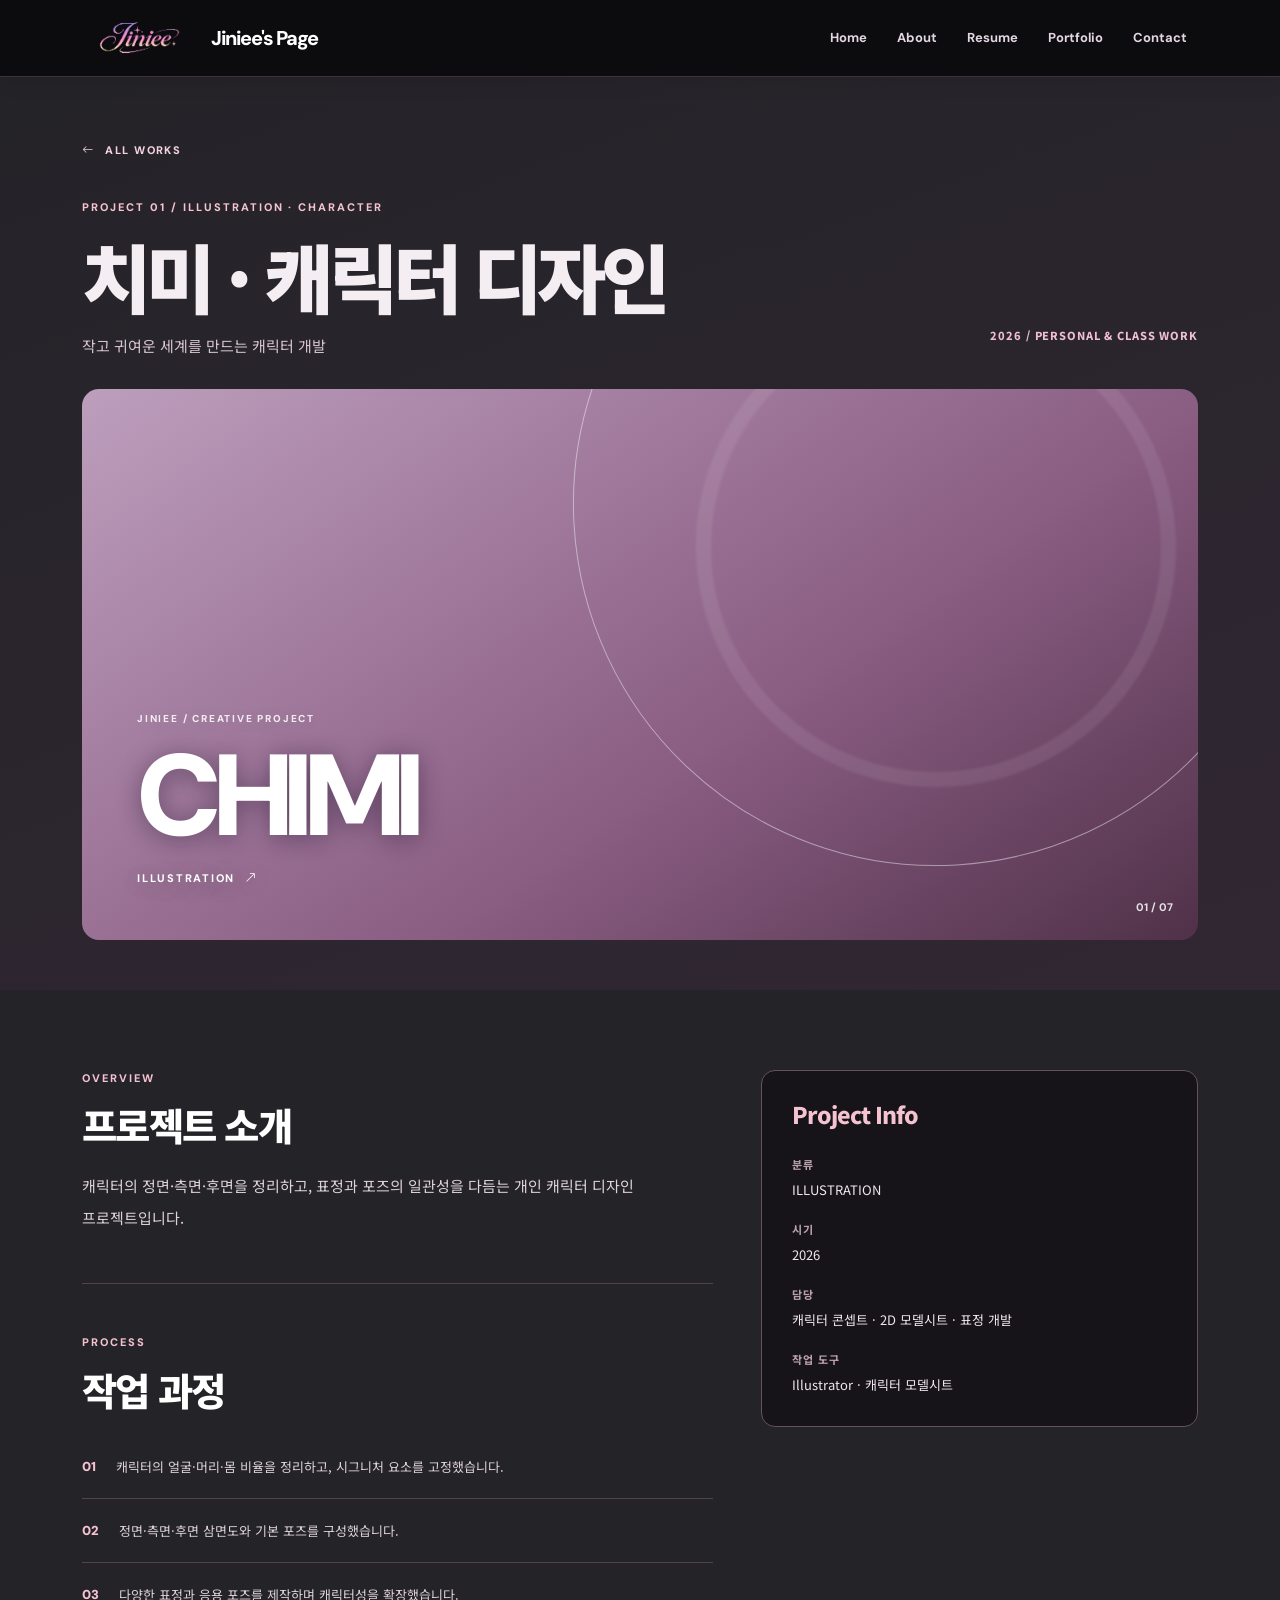
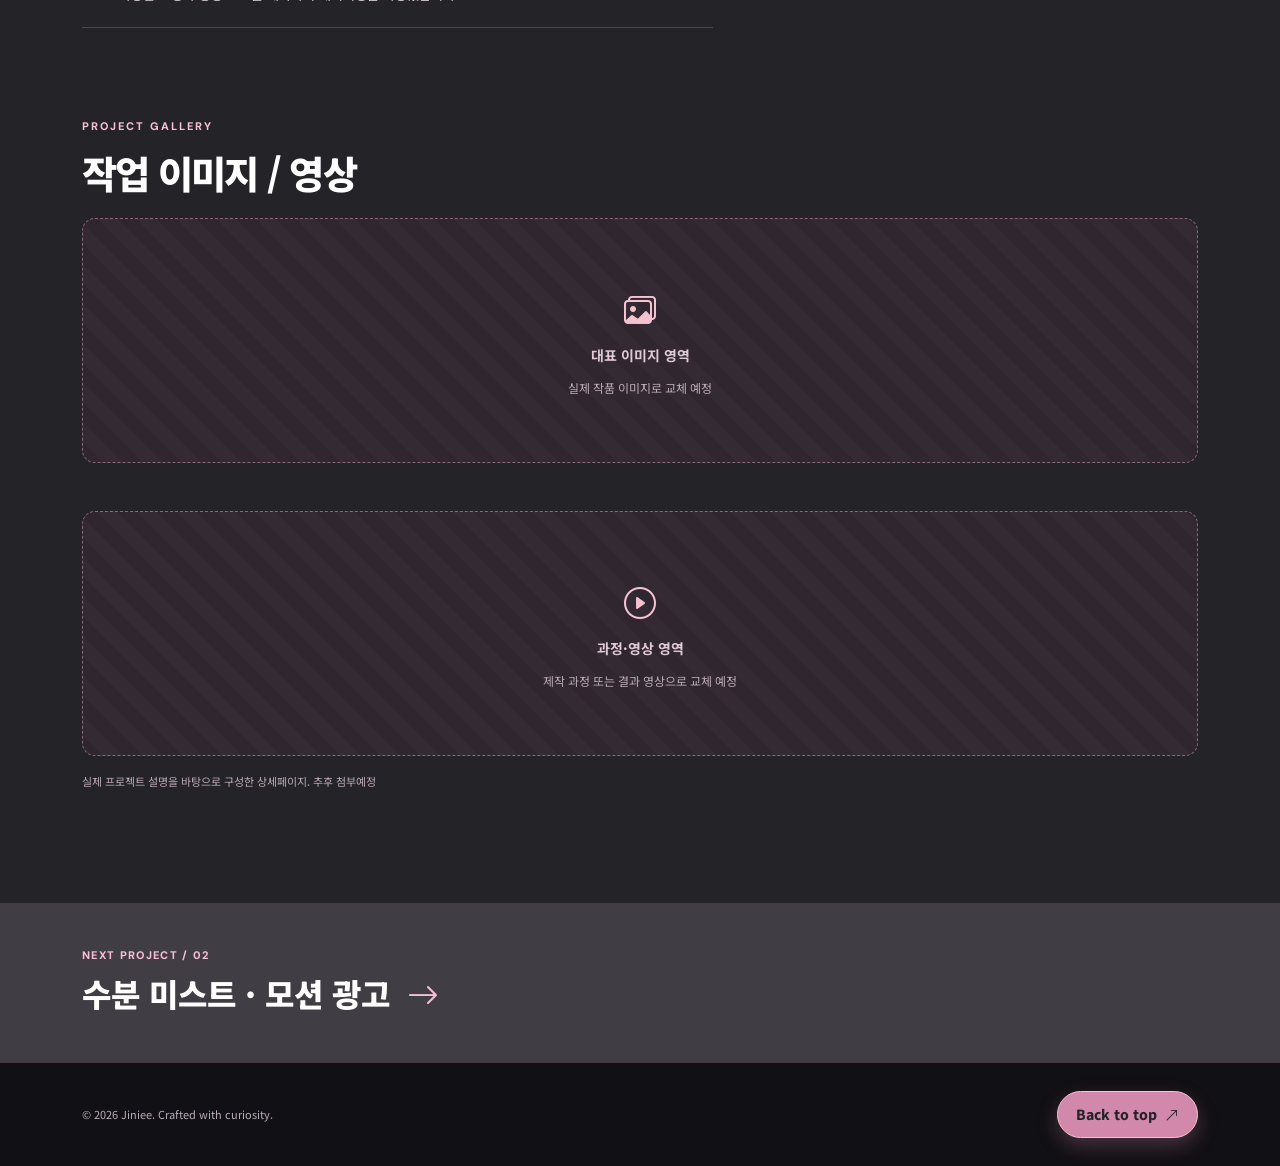
==== portfolio-details-1.html @ 1aac1ffb "20261110 제출용" ====
<!DOCTYPE html>
<html lang="ko">
  <head>
    <meta charset="utf-8">
    <meta name="viewport" content="width=device-width,initial-scale=1">
    <meta name="author" content="김혜진">
    <meta name="description" content="캐릭터의 정면·측면·후면을 정리하고, 표정과 포즈의 일관성을 다듬는 개인 캐릭터 디자인 프로젝트입니다.">
    <meta name="theme-color" content="#242328">
    <title>치미 · 캐릭터 디자인 | Jiniee's Page</title>
    <link rel="icon" href="assets/img/favicon_usagi.gif">
    <link rel="preconnect" href="https://fonts.googleapis.com">
    <link rel="preconnect" href="https://fonts.gstatic.com" crossorigin>
    <link href="https://fonts.googleapis.com/css2?family=DM+Sans:wght@400;500;600;700;800&family=Noto+Sans+KR:wght@400;500;600;700;800;900&display=swap" rel="stylesheet">
    <link rel="stylesheet" href="assets/vendor/bootstrap/css/bootstrap.min.css">
    <link rel="stylesheet" href="assets/vendor/bootstrap-icons/bootstrap-icons.css">
    <link rel="stylesheet" href="assets/css/main.css">
  </head>
  <body class="detail-page">
    <header class="site-header sticky-top" id="header">
      <nav class="navbar navbar-expand-lg navbar-dark" aria-label="메인 메뉴">
        <div class="container-xl">
          <a class="navbar-brand site-logo" href="index.html#hero" aria-label="Jiniee 포트폴리오 홈">
            <img src="assets/img/logo.png" alt="Jiniee" width="108" height="36">
            <span>Jiniee's Page</span>
          </a>
          <button class="navbar-toggler" type="button" data-bs-toggle="collapse" data-bs-target="#siteNav" aria-controls="siteNav" aria-expanded="false" aria-label="메뉴 펼치기"><span class="navbar-toggler-icon"></span></button>
          <div class="collapse navbar-collapse justify-content-end" id="siteNav">
            <ul class="navbar-nav align-items-lg-center gap-lg-2">
              <li class="nav-item">
                <a class="nav-link" href="index.html#hero">Home</a>
              </li>
              <li class="nav-item">
                <a class="nav-link" href="index.html#about">About</a>
              </li>
              <li class="nav-item">
                <a class="nav-link" href="index.html#resume">Resume</a>
              </li>
              <li class="nav-item">
                <a class="nav-link" href="index.html#portfolio">Portfolio</a>
              </li>
              <li class="nav-item">
                <a class="nav-link" href="index.html#contact">Contact</a>
              </li>
            </ul>
          </div>
        </div>
      </nav>
    </header>
    <main>
      <section class="detail-intro">
        <div class="container-xl">
          <a class="back-link" href="index.html#portfolio"><i class="bi bi-arrow-left"></i> ALL WORKS</a>
          <div class="detail-title-wrap">
            <div>
              <p class="eyebrow">PROJECT 01 / ILLUSTRATION · CHARACTER</p>
              <h1>치미 · 캐릭터 디자인</h1>
              <p class="detail-subtitle">작고 귀여운 세계를 만드는 캐릭터 개발</p>
            </div>
            <span class="detail-year">2026 / PERSONAL & CLASS WORK</span>
          </div>
          <div class="detail-art">
            <div class="project-art art-chimi" aria-hidden="true">
              <span class="art-orbit art-orbit-one"></span>
              <span class="art-orbit art-orbit-two"></span>
              <div class="art-content">
                <span class="art-kicker">JINIEE / CREATIVE PROJECT</span>
                <strong>CHIMI</strong>
                <span class="art-caption">ILLUSTRATION <i class="bi bi-arrow-up-right"></i></span>
              </div>
              <span class="art-index">01 / 07</span>
            </div>
          </div>
        </div>
      </section>
      <section class="detail-main">
        <div class="container-xl">
          <div class="row g-5">
            <div class="col-lg-7">
              <p class="eyebrow">OVERVIEW</p>
              <h2>프로젝트 소개</h2>
              <p class="detail-body-text">캐릭터의 정면·측면·후면을 정리하고, 표정과 포즈의 일관성을 다듬는 개인 캐릭터 디자인 프로젝트입니다.</p>
              <div class="detail-rule"></div>
              <p class="eyebrow">PROCESS</p>
              <h2>작업 과정</h2>
              <ol class="process-list">
                <li>
                  <span>01</span>
                  <p>캐릭터의 얼굴·머리·몸 비율을 정리하고, 시그니처 요소를 고정했습니다.</p>
                </li>
                <li>
                  <span>02</span>
                  <p>정면·측면·후면 삼면도와 기본 포즈를 구성했습니다.</p>
                </li>
                <li>
                  <span>03</span>
                  <p>다양한 표정과 응용 포즈를 제작하며 캐릭터성을 확장했습니다.</p>
                </li>
              </ol>
            </div>
            <div class="col-lg-5">
              <aside class="detail-aside">
                <h3>Project Info</h3>
                <dl>
                  <dt>분류</dt>
                  <dd>ILLUSTRATION</dd>
                  <dt>시기</dt>
                  <dd>2026</dd>
                  <dt>담당</dt>
                  <dd>캐릭터 콘셉트 · 2D 모델시트 · 표정 개발</dd>
                  <dt>작업 도구</dt>
                  <dd>Illustrator · 캐릭터 모델시트</dd>
                </dl>
              </aside>
            </div>
          </div>
          <div class="detail-assets">
            <p class="eyebrow">PROJECT GALLERY</p>
            <h2>작업 이미지 / 영상</h2>
            <div class="row g-5">
              <div class="col-md-12">
                <div class="asset-placeholder">
                  <i class="bi bi-images"></i>
                  <strong>대표 이미지 영역</strong>
                  <span>실제 작품 이미지로 교체 예정</span>
                </div>
              </div>
              <div class="col-md-12">
                <div class="asset-placeholder">
                  <i class="bi bi-play-circle"></i>
                  <strong>과정·영상 영역</strong>
                  <span>제작 과정 또는 결과 영상으로 교체 예정</span>
                </div>
              </div>
            </div>
            <p class="placeholder-note">실제 프로젝트 설명을 바탕으로 구성한 상세페이지. 추후 첨부예정</p>
          </div>
        </div>
      </section>
      <section class="detail-next">
        <div class="container-xl">
          <a href="portfolio-details-2.html">
            <span>NEXT PROJECT / 02</span>
            <strong>수분 미스트 · 모션 광고 <i class="bi bi-arrow-right"></i></strong>
          </a>
        </div>
      </section>
    </main>
    <footer class="site-footer">
      <div class="container-xl d-flex flex-column flex-sm-row justify-content-between gap-2 align-items-sm-center">
        <p class="mb-0">© 2026 Jiniee. Crafted with curiosity.</p>
        <a href="index.html#hero">Back to top <i class="bi bi-arrow-up-right"></i></a>
      </div>
    </footer>
    <script src="assets/vendor/bootstrap/js/bootstrap.bundle.min.js"></script>
    <script src="assets/js/main.js"></script>
  </body>
</html>
---- assets/css/main.css ----
/* ======================================================================
   01. 전체 공통 설정: 색상 변수, 폰트, 기본 스타일
   ====================================================================== */
:root {
  --background-color: #242328;
  --alternate-background: #403D45;
  --surface-color: #131216;
  --default-color: #f4eef3;
  --muted-color: #c4b9c5;
  --heading-color: #fff8fc;
  --accent-color: #f5c2d0;
  --accent-color-strong: #d288ab;
  --border-color: #5d4b59;
  --font-main: 'Noto Sans KR','Malgun Gothic',sans-serif;
  --font-english: 'DM Sans','Noto Sans KR',sans-serif;
}

/* 페이지 전체의 부드러운 스크롤 */
html {
  scroll-behavior: smooth;
}

body {
  margin: 0;
  background: var(--background-color);
  color: var(--default-color);
  font-family: var(--font-main);
  font-size: 15px;
  -webkit-font-smoothing: antialiased;
}

body,section {
  overflow-x: clip;
}

a {
  color: inherit;
  text-decoration: none;
}

a:hover {
  color: var(--accent-color);
}

button {
  font: inherit;
}

img {
  max-width: 100%;
}

::selection {
  background: #a75682;
  color: #fff;
}

:focus-visible {
  outline: 3px solid var(--accent-color);
  outline-offset: 4px;
}

section[id] {
  scroll-margin-top: 74px;
}

h1,h2,h3,h4 {
  font-family: var(--font-main);
  letter-spacing: -.045em;
}

/* ======================================================================
   02. HEADER: 상단 로고, 내비게이션 메뉴, 모바일 메뉴
   ====================================================================== */
.site-header {
  z-index: 1000;
  background: rgba(12,11,14,.97);
  border-bottom: 1px solid #3e323b;
  box-shadow: 0 3px 20px rgba(0,0,0,.1);
}

.site-header .navbar {
  min-height: 76px;
  padding: 10px 0;
}

/* Header: 왼쪽 로고 이미지와 페이지명 */
.site-logo {
  display: inline-flex;
  gap: 16px;
  align-items: center;
  min-width: 0;
  max-width: 70%;
}

.site-logo img {
  width: 113px;
  height: auto;
  object-fit: contain;
  flex: none;
  max-height: 44px;
}

.site-logo span {
  font-family: var(--font-english);
  font-size: 20px;
  font-weight: 800;
  letter-spacing: -.07em;
  white-space: nowrap;
  color: white;
}

/* Header: 오른쪽 메뉴 글자, 호버 효과 */
.site-header .nav-link {
  font-family: var(--font-english);
  font-size: 13px !important;
  font-weight: 700;
  color: #e3d7e1 !important;
  padding: 10px 11px !important;
  position: relative;
}

.site-header .nav-link:hover,.site-header .nav-link.is-current {
  color: var(--accent-color) !important;
}

.site-header .nav-link:after {
  content: '';
  position: absolute;
  left: 11px;
  right: 11px;
  bottom: 5px;
  height: 2px;
  background: var(--accent-color);
  transform: scaleX(0);
  transform-origin: center;
  transition: transform .2s;
}

.site-header .nav-link:hover:after,.site-header .nav-link.is-current:after {
  transform: scaleX(1);
}

.site-header .navbar-toggler {
  border: 1px solid #746071;
  padding: 7px 9px;
  box-shadow: none;
}

.site-header .navbar-toggler:focus {
  box-shadow: 0 0 0 2px #f5c2d0;
}

/* ======================================================================
   03. SECTION 공통: 섹션 여백과 제목/설명 스타일
   ====================================================================== */
.section-base {
  padding: 105px 0 110px;
}

.section-dark {
  background: var(--background-color);
}

.light-background {
  background: var(--alternate-background);
}

.eyebrow {
  font-family: var(--font-english);
  font-size: 11px;
  letter-spacing: .18em;
  font-weight: 800;
  color: var(--accent-color);
  margin: 0 0 15px;
}

/* 섹션 공통: 큰 제목과 오른쪽 설명의 배치 */
.section-heading {
  display: flex;
  align-items: end;
  justify-content: space-between;
  gap: 32px;
  margin-bottom: 40px;
}

.section-heading h2 {
  font-size: clamp(40px,5.8vw,76px);
  line-height: 1.08;
  font-weight: 900;
  letter-spacing: -.065em;
  color: var(--heading-color);
  margin: 0 0 23px;
}

.section-heading h2 em {
  font-style: normal;
  color: var(--accent-color);
}

.section-summary {
  max-width: 350px;
  line-height: 1.95;
  font-size: 14px;
  color: #e1d5df;
  margin-bottom: 6px;
}

.accent-line {
  display: block;
  width: 60px;
  height: 3px;
  background: var(--accent-color);
  border-radius: 4px;
}

/* ======================================================================
   04. HOME / HERO: 첫 화면의 배경과 메인 문구
   ====================================================================== */
.section-hero {
  background: linear-gradient(121deg,#1c1920 0%,#252029 48%,#3b2938 100%);
  min-height: min(820px,calc(100svh - 76px));
  padding: 84px 0 40px;
  position: relative;
  isolation: isolate;
  overflow: hidden;
}

.hero-glow {
  position: absolute;
  inset: auto;
  z-index: -1;
  pointer-events: none;
  border-radius: 50%;
  filter: blur(9px);
}

.glow-one {
  width: 480px;
  height: 480px;
  right: -190px;
  top: -160px;
  background: radial-gradient(circle,#aa6d944a,transparent 70%);
}

.glow-two {
  width: 390px;
  height: 390px;
  left: -200px;
  bottom: -170px;
  background: radial-gradient(circle,#bd70913a,transparent 70%);
}

.hero-copy {
  position: relative;
  z-index: 1;
}

.status-dot {
  display: inline-block;
  width: 7px;
  height: 7px;
  border-radius: 50%;
  background: #edbed1;
  margin-right: 8px;
  box-shadow: 0 0 0 4px #edbed122;
}

.hero h1 {
  font-size: clamp(48px,6.2vw,94px);
  line-height: 1.23;
  letter-spacing: -.078em;
  font-weight: 900;
  margin: 18px 0 25px;
  word-break: keep-all;
}

.text-gradient {
  color: var(--accent-color);
  background: linear-gradient(125deg,#fff1f6,#f5c2d0 50%,#d68bab);
  -webkit-background-clip: text;
  background-clip: text;
  -webkit-text-fill-color: transparent;
}

.hero-description {
  max-width: 645px;
  color: #eadfe7;
  font-size: clamp(14px,1.2vw,17px);
  line-height: 2;
  word-break: keep-all;
}

/* Home: 포트폴리오/소개 이동 버튼 */
.hero-actions {
  display: flex;
  flex-wrap: wrap;
  gap: 10px;
  margin-top: 27px;
}

.btn-primary-j,.btn-outline-j {
  min-height: 49px;
  padding: 12px 19px;
  display: inline-flex;
  align-items: center;
  justify-content: center;
  gap: 15px;
  white-space: nowrap;
  border-radius: 8px;
  font-weight: 800;
  font-size: 13px;
  border: 1px solid var(--accent-color);
  transition: transform .2s,background .2s,color .2s;
}

.btn-primary-j {
  background: var(--accent-color);
  color: #251c24;
}

.btn-outline-j {
  color: #f5dfeb;
  background: transparent;
  border-color: #bb8ca5;
}

.btn-primary-j:hover,.btn-outline-j:hover {
  transform: translateY(-2px);
  color: #1d171c;
  background: #fbe0e9;
}

.hero-capabilities {
  display: flex;
  flex-wrap: wrap;
  gap: 12px 21px;
  margin-top: 45px;
}

.hero-capabilities span {
  font: 750 10px var(--font-english);
  letter-spacing: .15em;
  color: #bdacba;
}

.hero-capabilities span:before {
  content: '✳';
  color: var(--accent-color);
  margin-right: 8px;
}

/* Home: 토끼 이미지, 장식 라벨, 배경 고리 */
.hero-visual {
  position: relative;
  min-height: 470px;
  display: flex;
  align-items: center;
  justify-content: center;
  padding: 24px 13px;
}

.hero-image-frame {
  height: min(420px,34vw);
  min-height: 320px;
  width: 92%;
  overflow: hidden;
  border-radius: 170px 170px 35px 35px;
  border: 7px solid #584352;
  transform: rotate(3deg);
  box-shadow: 0 29px 80px #0d0c1090;
  position: relative;
}

.hero-image-frame:after {
  content: '';
  position: absolute;
  inset: 0;
  background: linear-gradient(0deg,#24192645,transparent 50%);
}

.hero-image-frame img {
  width: 100%;
  height: 100%;
  object-fit: cover;
  object-position: center 34%;
}

.float-label {
  position: absolute;
  z-index: 3;
  padding: 13px 16px;
  font-family: var(--font-english);
  font-weight: 800;
  font-size: 11px;
  border-radius: 10px;
  box-shadow: 0 13px 30px #12101570;
  white-space: nowrap;
}

.float-top {
  top: 35px;
  left: -12px;
  background: #211b24e8;
  border: 1px solid #ad809e;
  color: #ffe6f2;
  letter-spacing: .04em;
}

.float-bottom {
  bottom: 15px;
  right: -13px;
  background: #f4c2d0;
  color: #291e28;
  transform: rotate(-6deg);
}

.float-label i {
  margin-right: 5px;
}

.hero-ring {
  position: absolute;
  z-index: -1;
  width: 73%;
  height: 58%;
  border: 1px solid #c280aa80;
  border-radius: 50%;
  transform: rotate(-32deg);
}

.hero-scroll {
  display: flex;
  gap: 8px;
  align-items: center;
  justify-content: center;
  color: #d1c1cd;
  letter-spacing: .2em;
  font: 750 10px var(--font-english);
  margin-top: 35px;
}

/* ======================================================================
   05. ABOUT ME: 소개 카드, 프로필 이미지, 소개 글
   ====================================================================== */
.about-panel {
  background: #111115;
  border: 1px solid #51404d;
  border-radius: 18px;
  padding: 28px;
  display: grid;
  grid-template-columns: minmax(0,34%) minmax(0,1fr);
  align-items: stretch;
  gap: 43px;
  box-shadow: 0 20px 50px #0b091039;
}

.about-photo-wrap {
  position: relative;
  min-height: 0;
  max-height: 470px;
  aspect-ratio: 1/1;
  align-self: start;
  overflow: hidden;
  border-radius: 11px;
  background: #f0dfe6;
}

.about-photo-wrap>img {
  height: 100%;
  width: 100%;
  object-fit: cover;
  object-position: center top;
}

.profile-photo-caption {
  position: absolute;
  bottom: 16px;
  left: 16px;
  right: 16px;
  display: flex;
  justify-content: space-between;
  align-items: center;
  background: #1b1820ce;
  padding: 12px 14px;
  border: 1px solid #8a6881;
  border-radius: 7px;
  font: 750 10px var(--font-english);
  letter-spacing: .15em;
}

.profile-photo-caption i {
  color: var(--accent-color);
}

/* About: 오른쪽 자기소개 영역 */
.about-body {
  padding: 14px 8px 12px 0;
  display: flex;
  flex-direction: column;
  align-items: flex-start;
}

.about-body h3 {
  font-size: clamp(27px,3vw,40px);
  font-weight: 850;
  color: #fff;
  margin: 2px 0 17px;
}

.about-body h3 span {
  color: var(--accent-color);
}

.about-body>p:not(.eyebrow) {
  color: #dcd0da;
  font-size: 14px;
  line-height: 2;
  word-break: keep-all;
  margin: 0 0 13px;
}

.about-divider {
  width: 100%;
  height: 1px;
  background: #53404e;
  margin: 20px 0;
}

.about-body h4 {
  font-size: 16px;
  font-weight: 800;
  color: var(--accent-color);
  margin: 0 0 15px;
}

/* ======================================================================
   06. ABOUT - SKILLS & TOOLS: 작업 분야와 사용 프로그램
   ====================================================================== */
.about-skill-group {
  width: 100%;
  margin-top: 18px;
}

.about-skill-group h4 {
  display: flex;
  align-items: baseline;
  flex-wrap: wrap;
  gap: 10px;
  margin-bottom: 8px;
}

.about-skill-group h4 small {
  font: 750 9px var(--font-english);
  letter-spacing: .13em;
  color: #9f8e9e;
}

.skills-intro {
  font-size: 11px;
  line-height: 1.7;
  color: #c5b3c2;
  margin: 0 0 17px;
  word-break: keep-all;
}

/* About: Skills & Tools 2열 카드 */
.creative-skills {
  display: grid;
  grid-template-columns: repeat(2,minmax(0,1fr));
  gap: 10px;
  width: 100%;
}

.skill-card {
  display: flex;
  align-items: flex-start;
  gap: 11px;
  min-width: 0;
  padding: 15px 13px;
  border-radius: 10px;
  background: #242027;
  border: 1px solid #584654;
}

.skill-card>i {
  flex: 0 0 21px;
  color: var(--accent-color);
  font-size: 20px;
  line-height: 1.2;
  margin-top: 1px;
}

.skill-copy {
  min-width: 0;
  display: flex;
  flex-direction: column;
  gap: 5px;
}

.skill-copy strong {
  font: 800 13px var(--font-english);
  color: #f7e4ef;
  line-height: 1.35;
}

.skill-copy>small {
  font-size: 11px;
  color: #c5b3c2;
  line-height: 1.6;
  word-break: keep-all;
}

.skill-tools {
  display: flex;
  flex-wrap: wrap;
  gap: 5px;
  margin-top: 6px;
}

.skill-tools span {
  font: 700 10px/1.4 var(--font-english);
  color: #f5d8e6;
  background: #3b2c39;
  border: 1px solid #684c62;
  border-radius: 5px;
  padding: 4px 7px;
  white-space: normal;
}

.about-cta {
  display: flex;
  flex-wrap: wrap;
  gap: 14px;
  align-items: center;
  margin-top: auto;
  padding-top: 30px;
}

.about-cta>span {
  font-size: 11px;
  color: #baa9b9;
}

/* ======================================================================
   07. RESUME: 교육·경력·프로젝트 이력 카드
   ====================================================================== */
.resume-card {
  border: 1px solid #72616e;
  background: #302c33;
  border-radius: 16px;
  padding: 30px;
  position: relative;
  transition: transform .22s,border-color .22s;
}

.resume-card:hover {
  transform: translateY(-4px);
  border-color: #d5a3ba;
}

.resume-icon {
  width: 56px;
  height: 56px;
  border: 1px solid #d7a3bd;
  background: #4b3a49;
  color: var(--accent-color);
  font-size: 25px;
  border-radius: 12px;
  display: flex;
  align-items: center;
  justify-content: center;
  margin-bottom: 32px;
}

.resume-no {
  font: 800 10px var(--font-english);
  color: #e1a6c0;
  letter-spacing: .12em;
  margin-bottom: 8px;
}

.resume-card>h3 {
  color: #fff4f9;
  font-weight: 850;
  font-size: 24px;
  margin-bottom: 26px;
}

/* Resume: 카드 안의 날짜·내용 */
.resume-entry {
  border-left: 2px solid #dc9ebb;
  padding-left: 18px;
  margin-left: 1px;
}

.resume-date {
  font-size: 11px;
  font-weight: 800;
  letter-spacing: .04em;
  color: #f5c2d0;
}

.resume-entry h4 {
  font-size: 16px;
  font-weight: 750;
  line-height: 1.6;
  margin: 11px 0;
  color: #fff;
}

.resume-entry p {
  font-size: 12px;
  line-height: 2;
  color: #ded1dc;
  margin: 0;
  word-break: keep-all;
}

.resume-keyword {
  color: #cdbcc9;
  border-top: 1px solid #6c5969;
  margin-top: 26px;
  padding-top: 19px;
  font: 750 10px var(--font-english);
  letter-spacing: .035em;
}

.resume-note {
  margin: 23px 0 0;
  color: #ded0dc;
  font-size: 11px;
  line-height: 1.8;
}

.resume-note i {
  color: var(--accent-color);
  margin-right: 7px;
}

/* ======================================================================
   08. PORTFOLIO: 필터 버튼, 2열 작품 카드, 그래픽 커버
   ====================================================================== */
.project-filters {
  display: flex;
  flex-wrap: wrap;
  gap: 9px;
  margin: 0 0 29px;
}

.filter-btn {
  border: 1px solid #77616f;
  background: #322b34;
  color: #f2e5ee;
  padding: 9px 15px;
  border-radius: 50px;
  font-size: 12px;
  font-weight: 750;
  transition: .2s;
}

.filter-btn:hover,.filter-btn.active {
  border-color: var(--accent-color);
  background: var(--accent-color);
  color: #2b1f28;
}

.filter-btn span {
  font-size: 10px;
  opacity: .7;
  padding-left: 5px;
}

.portfolio-item[hidden] {
  display: none !important;
}

/* Portfolio: 작품 클릭 카드와 테두리 효과 */
.work-card {
  display: block;
  background: #151418;
  border: 1px solid #584652;
  border-radius: 15px;
  overflow: hidden;
  min-height: 100%;
  box-shadow: 0 8px 35px #0001;
  transition: border-color .22s,transform .22s,box-shadow .22s;
}

.work-card:hover {
  border-color: #e8afc8;
  transform: translateY(-5px);
  box-shadow: 0 16px 45px #08060b70;
}

/* Portfolio: 색상 그래픽 썸네일 */
.project-art {
  height: clamp(210px,26vw,350px);
  position: relative;
  overflow: hidden;
  isolation: isolate;
  display: flex;
  align-items: flex-end;
  padding: 34px 35px;
  transition: filter .25s;
}

.work-card:hover .project-art {
  filter: saturate(1.1);
}

/* Portfolio: 작품별 그래픽 커버 배경색 */
.art-chimi {
  background: linear-gradient(145deg,#bd9ebd,#8a5d83 60%,#503149);
}

.art-aqua {
  background: radial-gradient(circle at 70% 30%,#81dee5 0%,#3a91b7 45%,#184a74 100%);
}

.art-cafe {
  background: linear-gradient(145deg,#8e3e4f,#bc7b75 55%,#50334b);
}

.art-pixel {
  background: linear-gradient(135deg,#4e486f,#7769a8 50%,#24294f);
}

.art-figma {
  background: linear-gradient(135deg,#e7b9ce,#9f8bcb 58%,#675291);
}

.art-web {
  background: linear-gradient(135deg,#2c2532,#77506b 60%,#352337);
}

.art-ai {
  background: radial-gradient(circle at 68% 28%,#dc87d4,#664cb8 40%,#262349 90%);
}

.art-orbit {
  position: absolute;
  border: 1px solid #ffffff72;
  border-radius: 50%;
  width: 65%;
  aspect-ratio: 1;
  right: -9%;
  top: -45%;
  transform: rotate(-25deg);
  pointer-events: none;
}

.art-orbit-two {
  width: 43%;
  right: 2%;
  top: -15%;
  border-width: 15px;
  border-color: #ffffff14;
  filter: blur(1px);
}

.art-pixel .art-orbit-one {
  border-radius: 0;
  transform: rotate(34deg);
}

.art-web .art-orbit-one {
  border-radius: 18px;
  transform: rotate(18deg);
}

.art-content {
  z-index: 2;
  display: flex;
  flex-direction: column;
  align-items: flex-start;
  color: #fff;
  max-width: 90%;
  text-shadow: 0 3px 24px #1e132c70;
}

.art-content .art-kicker {
  font: 800 10px var(--font-english);
  letter-spacing: .18em;
  opacity: .86;
  margin-bottom: 12px;
}

.art-content strong {
  font: 900 clamp(34px,4.5vw,68px)/1.03 var(--font-english);
  letter-spacing: -.065em;
  word-break: break-word;
}

.art-content .art-caption {
  font: 750 11px var(--font-english);
  margin-top: 15px;
  letter-spacing: .16em;
}

.art-caption i {
  margin-left: 5px;
}

.art-index {
  position: absolute;
  right: 25px;
  bottom: 26px;
  font: 700 11px var(--font-english);
  color: #fff;
  opacity: .85;
}

.work-meta {
  padding: 22px 25px 24px;
  display: flex;
  justify-content: space-between;
  align-items: center;
  gap: 14px;
}

.work-type {
  font: 800 10px var(--font-english);
  color: var(--accent-color);
  letter-spacing: .12em;
}

.work-meta h3 {
  font-size: 20px;
  color: #fff;
  font-weight: 850;
  line-height: 1.4;
  margin: 6px 0 8px;
}

.work-meta p {
  font-size: 12px;
  color: #bfb2bf;
  line-height: 1.7;
  margin: 0;
}

.work-arrow {
  display: flex;
  align-items: center;
  justify-content: center;
  border: 1px solid #7a5c70;
  flex: none;
  border-radius: 50%;
  width: 42px;
  height: 42px;
  font-size: 18px;
  color: #ffd4e6;
  transition: .2s;
}

.work-card:hover .work-arrow {
  background: var(--accent-color);
  color: #2d202a;
  border-color: var(--accent-color);
}

.work-disclaimer {
  font-size: 11px;
  line-height: 1.7;
  color: #b7a7b4;
  margin: 25px 0 0;
}

.work-disclaimer i {
  margin-right: 5px;
}

/* ======================================================================
   09. CONTACT / FOOTER: 연락처와 페이지 하단
   ====================================================================== */
.contact-card {
  display: grid;
  grid-template-columns: 1.15fr 1fr;
  gap: 70px;
  padding: 48px;
  background: #242027;
  border: 1px solid #836577;
  border-radius: 17px;
  box-shadow: 0 20px 50px #18111c24;
}

.contact-left h3 {
  font-size: clamp(27px,3.5vw,48px);
  line-height: 1.4;
  letter-spacing: -.05em;
  font-weight: 850;
  margin: 9px 0 14px;
}

.contact-left h3 em {
  font-style: normal;
  color: var(--accent-color);
}

.contact-left p {
  color: #d5c7d2;
  font-size: 13px;
  line-height: 1.9;
  max-width: 390px;
}

.contact-right {
  display: flex;
  flex-direction: column;
  gap: 11px;
  justify-content: center;
}

/* Contact: GitHub·사이트 이동 링크 */
.contact-link {
  display: flex;
  gap: 15px;
  align-items: center;
  background: #373039;
  border: 1px solid #756071;
  border-radius: 9px;
  padding: 15px 17px;
  transition: .2s;
}

.contact-link:hover {
  border-color: var(--accent-color);
  background: #473444;
  color: white;
}

.contact-link>i:first-child {
  font-size: 21px;
  color: var(--accent-color);
}

.contact-link>i:last-child {
  margin-left: auto;
  font-size: 16px;
  color: #e9b6d0;
}

.contact-link span {
  display: flex;
  flex-direction: column;
  gap: 4px;
}

.contact-link strong {
  font-size: 13px;
  color: #fff;
}

.contact-link small {
  font-size: 11px;
  color: #cbbcc9;
}

.contact-hint {
  display: flex;
  gap: 12px;
  align-items: start;
  color: #cbbbc6;
  font-size: 11px;
  line-height: 1.8;
  padding: 8px;
}

.contact-hint i {
  color: var(--accent-color);
}

.site-footer {
  background: #111014;
  border-top: 1px solid #453641;
  padding: 28px 0;
  color: #baaeba;
  font-size: 11px;
}

.site-footer a {
  font-weight: 700;
  color: #f6d0e0;
}

/* 상세페이지 하단 Back to top 버튼 */
.detail-page .site-footer a {
  display: inline-flex;
  align-items: center;
  gap: 8px;
  padding: 12px 18px;
  background: #d288ab;
  color: #242328;
  font-size: 14px;
  font-weight: 800;
  border-radius: 999px;
  border: 1px solid #f5c2d0;
  box-shadow: 0 8px 20px rgba(210, 136, 171, 0.28);
  transition: all 0.25s ease;
}

/* 마우스를 올렸을 때 */
.detail-page .site-footer a:hover {
  background: #f5c2d0;
  color: #242328;
  transform: translateY(-3px);
}

/* 우측 하단 맨 위로 이동 버튼: 기본 상태·호버 상태 */
.scroll-top-btn {
  position: fixed;
  right: 25px;
  bottom: 25px;
  width: 48px;
  height: 48px;
  background: #D288AB;
  color: #242328;
  border-radius: 12px;
  display: flex;
  align-items: center;
  justify-content: center;
  font-size: 24px;
  text-decoration: none;
  z-index: 1000;
  opacity: 0;
  visibility: hidden;
  transition: 0.3s ease;
}

.scroll-top-btn.show {
  opacity: 1;
  visibility: visible;
}

.scroll-top-btn:hover {
  background: #F5C2D0;
  color: #242328;
  transform: translateY(-4px);
}

/* ======================================================================
   10. PORTFOLIO DETAILS: 작품 상세페이지 공통 스타일
   ====================================================================== */
.detail-page {
  background: #242328;
}

/* 상세페이지: 대표 제목과 상단 그래픽 */
.detail-intro {
  padding: 60px 0 50px;
  background: linear-gradient(160deg,#242328,#312733);
}

.back-link {
  font: 800 11px var(--font-english);
  letter-spacing: .13em;
  color: #f4d2e0;
  display: inline-flex;
  gap: 11px;
  align-items: center;
}

.back-link:hover {
  color: #fff;
}

.detail-title-wrap {
  display: flex;
  align-items: end;
  justify-content: space-between;
  gap: 25px;
  padding: 39px 0 32px;
}

.detail-title-wrap h1 {
  font-size: clamp(40px,5.9vw,78px);
  font-weight: 900;
  letter-spacing: -.065em;
  margin: 9px 0 14px;
}

.detail-subtitle {
  font-size: 15px;
  color: #d8c5d3;
  margin: 0;
}

.detail-year {
  font-size: 11px;
  color: #f0bfd3;
  white-space: nowrap;
  font-weight: 800;
  letter-spacing: .08em;
  padding-bottom: 14px;
}

.detail-art .project-art {
  height: clamp(350px,43vw,570px);
  border-radius: 17px;
  padding: 55px;
}

.detail-art .art-content strong {
  font-size: clamp(56px,9vw,128px);
}

.detail-main {
  padding: 80px 0 95px;
}

.detail-main h2 {
  font-size: clamp(27px,3vw,39px);
  font-weight: 850;
  margin: 0 0 23px;
  color: #fff;
}

.detail-body-text {
  font-size: 15px;
  line-height: 2.1;
  color: #ded2db;
  max-width: 720px;
  word-break: keep-all;
}

.detail-rule {
  height: 1px;
  background: #53414e;
  margin: 50px 0;
}

/* 상세페이지: 프로젝트 정보 카드 */
.detail-aside {
  background: #161419;
  border: 1px solid #675160;
  padding: 30px;
  border-radius: 14px;
  position: sticky;
  top: 105px;
}

.detail-aside h3 {
  font-size: 23px;
  font-weight: 850;
  margin: 0 0 28px;
  color: #f5c2d0;
}

.detail-aside dl {
  margin: 0;
}

.detail-aside dt {
  color: #b99faa;
  font: 750 11px var(--font-english);
  letter-spacing: .1em;
  margin-top: 20px;
}

.detail-aside dd {
  font-size: 13px;
  line-height: 1.7;
  color: #f1e6ee;
  margin: 7px 0 0;
}

.process-list {
  list-style: none;
  padding: 0;
  margin: 0;
}

.process-list li {
  display: flex;
  gap: 20px;
  align-items: start;
  border-bottom: 1px solid #55424e;
  padding: 19px 0;
}

.process-list li>span {
  font: 900 13px var(--font-english);
  color: #f5c2d0;
  margin-top: 4px;
}

.process-list p {
  font-size: 13px;
  line-height: 1.95;
  margin: 0;
  color: #ddd1db;
}

.detail-assets {
  margin-top: 90px;
}

/* 상세페이지: 실제 이미지/영상 교체 영역 */
.asset-placeholder {
  min-height: 245px;
  border-radius: 13px;
  border: 1px dashed #88687c;
  background: repeating-linear-gradient(45deg,#30262f,#30262f 14px,#342a33 14px,#342a33 28px);
  display: flex;
  justify-content: center;
  align-items: center;
  flex-direction: column;
  gap: 13px;
  color: #dfc9d7;
  padding: 25px;
  text-align: center;
}

.asset-placeholder i {
  font-size: 32px;
  color: #f5c2d0;
}

.asset-placeholder strong {
  font-size: 14px;
}

.asset-placeholder span {
  font-size: 12px;
  color: #bcacb9;
}

.placeholder-note {
  color: #baaab8;
  font-size: 11px;
  line-height: 1.9;
  margin-top: 15px;
}

.detail-next {
  background: #403d45;
  padding: 45px 0;
}

.detail-next a {
  display: flex;
  flex-direction: column;
  gap: 7px;
}

.detail-next a>span {
  font: 800 11px var(--font-english);
  letter-spacing: .12em;
  color: #f7bed7;
}

.detail-next strong {
  font-size: clamp(21px,3vw,32px);
  font-weight: 850;
  color: #fff;
}

.detail-next strong i {
  margin-left: 8px;
  color: #f3bfd3;
}

/* ======================================================================
   11-1. 반응형 - 노트북 / 작은 PC (1199px 이하)
   ====================================================================== */
@media (max-width:1199.98px) {
  .hero h1 {
    font-size: clamp(45px,5.8vw,72px);
  }
  .hero-visual {
    min-height: 350px;
  }
  .hero-image-frame {
    min-height: 305px;
  }
  .about-panel {
    gap: 26px;
  }
  .about-body>p:not(.eyebrow) {
    font-size: 13px;
  }
}

/* ======================================================================
   11-2. 반응형 - 태블릿 (991px 이하)
   ====================================================================== */
@media (max-width:991.98px) {
  .site-header .navbar {
    min-height: 67px;
  }
  .site-header .navbar-collapse {
    padding: 12px 0 17px;
    border-top: 1px solid #3a3039;
    margin-top: 12px;
  }
  .site-header .nav-link {
    padding: 12px 7px !important;
  }
  .site-header .nav-link:after {
    display: none;
  }
  .section-hero {
    min-height: auto;
    padding: 95px 0 65px;
  }
  .hero-visual {
    max-width: 550px;
    margin: 0 auto;
    min-height: 450px;
  }
  .hero-image-frame {
    min-height: 390px;
    height: 390px;
  }
  .hero h1 {
    font-size: clamp(50px,7.2vw,80px);
  }
  .section-base {
    padding: 80px 0;
  }
  .about-photo-wrap {
    min-height: 0;
  }
  .about-panel {
    gap: 23px;
    padding: 22px;
  }
  .about-body {
    padding: 0;
  }
  .resume-card {
    padding: 23px;
  }
  .contact-card {
    gap: 30px;
    padding: 34px;
  }
}

/* ======================================================================
   11-3. 반응형 - 모바일 (767px 이하): Portfolio 1열 등
   ====================================================================== */
@media (max-width:767.98px) {
  .section-base {
    padding: 72px 0;
  }
  .section-heading {
    display: block;
    margin-bottom: 29px;
  }
  .section-heading h2 {
    font-size: clamp(42px,9vw,59px);
    margin-bottom: 19px;
  }
  .section-summary {
    margin-top: 18px;
    font-size: 13px;
  }
  .about-panel {
    grid-template-columns: 1fr;
    gap: 27px;
  }
  .about-photo-wrap {
    min-height: 0;
    max-height: 410px;
  }
  .about-photo-wrap>img {
    object-fit: contain;
    background: #f0dfe6;
  }
  .hero h1 {
    font-size: clamp(43px,8.8vw,70px);
  }
  .hero-description {
    font-size: 13px;
  }
  .hero-capabilities {
    margin-top: 30px;
  }
  .hero-scroll {
    margin-top: 16px;
  }
  .project-art {
    height: 290px;
  }
  .art-content strong {
    font-size: clamp(43px,10vw,68px);
  }
  .contact-card {
    grid-template-columns: 1fr;
    padding: 29px;
    gap: 25px;
  }
  .detail-title-wrap {
    display: block;
  }
  .detail-year {
    display: block;
    margin-top: 22px;
  }
  .detail-art .project-art {
    height: 340px;
    padding: 28px;
  }
  .detail-art .art-content strong {
    font-size: clamp(47px,9vw,78px);
  }
  .detail-main {
    padding: 65px 0;
  }
  .detail-aside {
    position: static;
  }
  .detail-assets {
    margin-top: 60px;
  }
}

/* ======================================================================
   11-4. 반응형 - 작은 모바일 (499px 이하)
   ====================================================================== */
@media (max-width:499.98px) {
  .site-logo {
    gap: 9px;
  }
  .site-logo img {
    width: 85px;
  }
  .site-logo span {
    font-size: 16px;
  }
  .site-header .navbar {
    min-height: 65px;
  }
  .section-hero {
    padding: 75px 0 50px;
  }
  .hero h1 {
    font-size: clamp(38px,10.2vw,52px);
    line-height: 1.3;
  }
  .hero-copy>.eyebrow {
    font-size: 9px;
    line-height: 1.7;
  }
  .hero-actions {
    gap: 8px;
  }
  .btn-primary-j,.btn-outline-j {
    font-size: 11px;
    padding: 12px 13px;
    min-height: 45px;
  }
  .hero-visual {
    min-height: 340px;
    padding: 15px 20px;
  }
  .hero-image-frame {
    min-height: 290px;
    height: 290px;
  }
  .float-label {
    font-size: 9px;
    padding: 10px;
  }
  .float-top {
    left: -3px;
  }
  .float-bottom {
    right: -4px;
  }
  .about-panel {
    padding: 15px;
  }
  .about-photo-wrap {
    min-height: 0;
    max-height: 340px;
  }
  .creative-skills {
    grid-template-columns: 1fr;
  }
  .skill-card {
    padding: 11px 12px;
  }
  .work-meta {
    padding: 18px;
  }
  .work-meta h3 {
    font-size: 18px;
  }
  .project-art {
    height: 225px;
    padding: 25px;
  }
  .art-content strong {
    font-size: 39px;
  }
  .art-kicker {
    font-size: 9px !important;
  }
  .filter-btn {
    font-size: 11px;
    padding: 8px 12px;
  }
  .contact-card {
    padding: 23px;
  }
  .detail-title-wrap h1 {
    font-size: 38px;
  }
  .detail-art .project-art {
    height: 260px;
  }
  .detail-art .art-content strong {
    font-size: 45px;
  }
}

/* ======================================================================
   12. 접근성: 모션 감소 설정 사용자를 위한 애니메이션 조절
   ====================================================================== */
@media (prefers-reduced-motion:reduce) {
  html {
    scroll-behavior: auto;
  }
  *,*::before,*::after {
    transition-duration: .01ms !important;
    animation-duration: .01ms !important;
  }
}
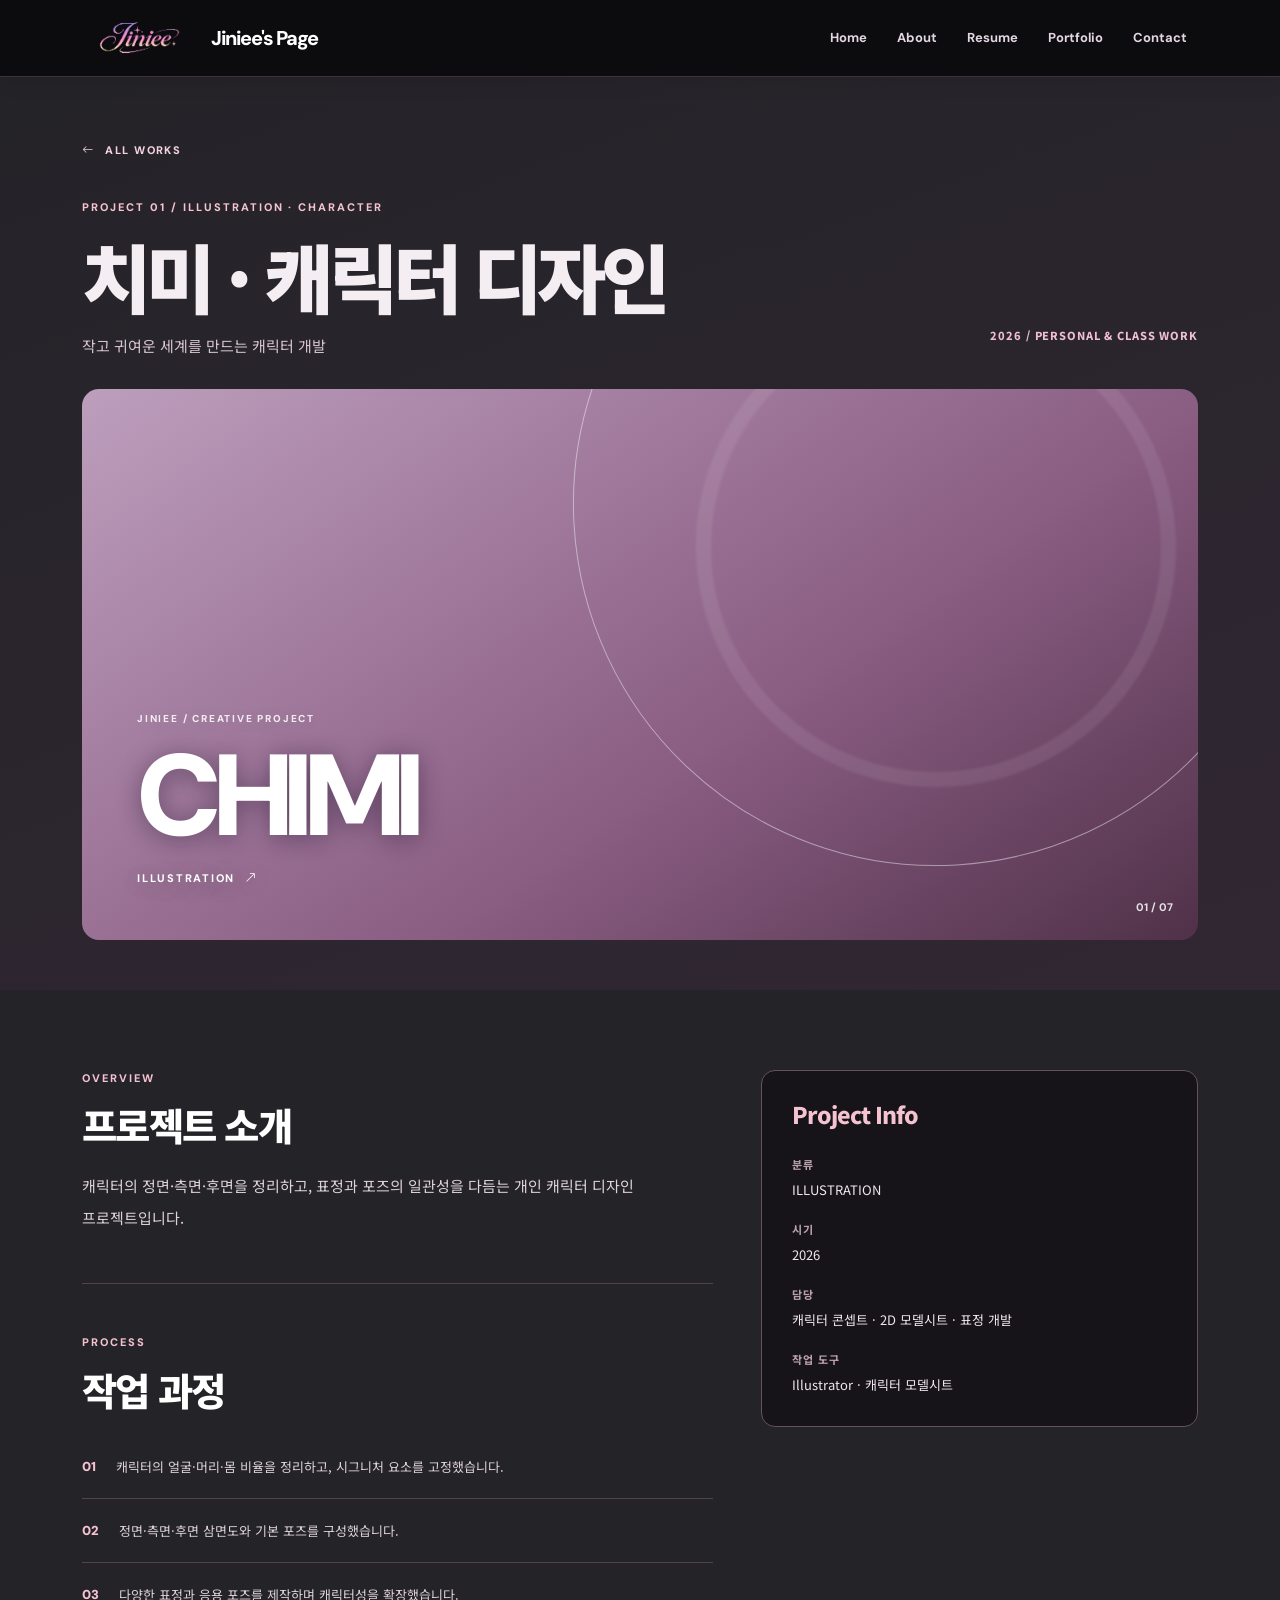
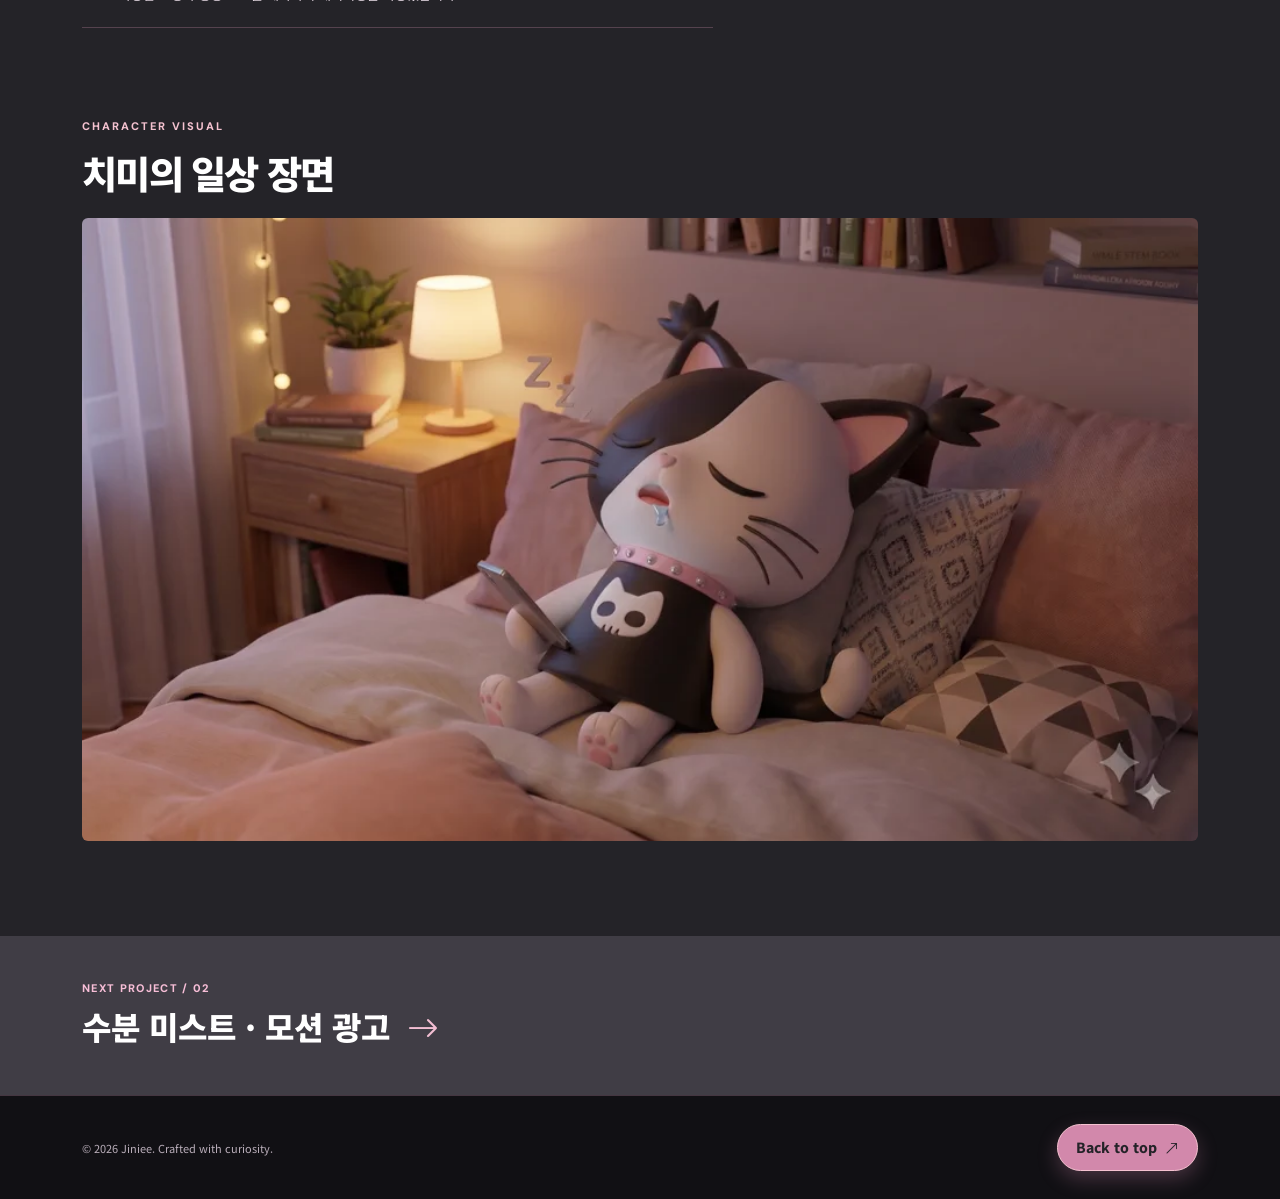
==== commit 0cc83bf7: "Update portfolio case studies and CHIMI hero artwork" ====
--- a/portfolio-details-1.html
+++ b/portfolio-details-1.html
@@ -114,25 +114,9 @@
             </div>
           </div>
           <div class="detail-assets">
-            <p class="eyebrow">PROJECT GALLERY</p>
-            <h2>작업 이미지 / 영상</h2>
-            <div class="row g-5">
-              <div class="col-md-12">
-                <div class="asset-placeholder">
-                  <i class="bi bi-images"></i>
-                  <strong>대표 이미지 영역</strong>
-                  <span>실제 작품 이미지로 교체 예정</span>
-                </div>
-              </div>
-              <div class="col-md-12">
-                <div class="asset-placeholder">
-                  <i class="bi bi-play-circle"></i>
-                  <strong>과정·영상 영역</strong>
-                  <span>제작 과정 또는 결과 영상으로 교체 예정</span>
-                </div>
-              </div>
-            </div>
-            <p class="placeholder-note">실제 프로젝트 설명을 바탕으로 구성한 상세페이지. 추후 첨부예정</p>
+            <p class="eyebrow">CHARACTER VISUAL</p>
+            <h2>치미의 일상 장면</h2>
+            <img class="img-fluid w-100 rounded" src="assets/img/case-study/chimi.webp" alt="분홍 목걸이를 한 치미가 침대에 기대어 잠든 장면" loading="lazy">
           </div>
         </div>
       </section>
--- a/assets/css/main.css
+++ b/assets/css/main.css
@@ -1629,3 +1629,264 @@
     animation-duration: .01ms !important;
   }
 }
+
+.project-art.work-artwork {
+  padding: 0;
+  background: #201d26;
+}
+.work-artwork img {
+  width: 100%;
+  height: 100%;
+  object-fit: cover;
+}
+.case-video {
+  display: block;
+  width: 100%;
+  height: auto;
+  border-radius: .85rem;
+  background: #171b21;
+}
+
+.detail-banner {
+  display: block;
+  width: 100%;
+  max-height: 460px;
+  aspect-ratio: 16 / 7;
+  border-radius: .85rem;
+  object-fit: cover;
+}
+
+.detail-work {
+  padding-block: clamp(2.25rem, 6vw, 4.5rem);
+  scroll-margin-top: 5.5rem;
+}
+
+.detail-work + .detail-work {
+  border-top: 1px solid #53414e;
+}
+
+.detail-work-main {
+  padding-block: 0;
+}
+
+.detail-banner-contained, .work-art-contained img {
+  object-fit: contain;
+}
+
+.card-banner, .project-art.card-banner {
+  background: #251a24;
+}
+
+.project-art.chimi-product-banner {
+  background: #efe5f1;
+}
+
+.chimi-felt-banner, .project-art.chimi-felt-banner {
+  background: #faf6f8;
+}
+
+.chimi-intro .container-xl {
+  display: grid;
+  grid-template-columns: minmax(0, 1fr) clamp(6.5rem, 17vw, 10rem);
+  align-items: center;
+  gap: 1rem;
+}
+
+.chimi-intro .back-link {
+  grid-column: 1 / -1;
+  justify-self: start;
+}
+
+.chimi-intro .detail-title-wrap {
+  padding-block: 1rem;
+}
+
+.chimi-intro .detail-title-wrap h1 {
+  font-size: clamp(1.8rem, 6vw, 4.875rem);
+}
+
+.chimi-intro-image {
+  width: 100%;
+  height: auto;
+  border-radius: .6rem;
+}
+
+.card-process-art {
+  max-width: 360px;
+}
+
+.detail-work .detail-body-text {
+  font-size: 1rem;
+  line-height: 1.8;
+}
+
+.detail-facts {
+  display: flex;
+  flex-wrap: wrap;
+  gap: .75rem 2rem;
+  margin: 1.5rem 0 0;
+}
+
+.detail-facts dt {
+  color: #e8b9ce;
+  font-size: .875rem;
+}
+
+.detail-facts dd {
+  margin: .2rem 0 0;
+}
+
+.detail-decisions {
+  display: grid;
+  grid-template-columns: repeat(auto-fit, minmax(min(100%, 240px), 1fr));
+  gap: 1.5rem;
+}
+
+.detail-decisions h3 {
+  font-size: 1.125rem;
+  margin-bottom: .65rem;
+  color: #f5c2d0;
+}
+
+.detail-decisions p {
+  line-height: 1.75;
+  margin: 0;
+}
+
+.asset-gallery {
+  display: grid;
+  grid-template-columns: repeat(auto-fit, minmax(min(100%, 240px), 1fr));
+  align-items: start;
+  gap: 1.15rem;
+}
+
+.asset-gallery figure {
+  margin: 0;
+}
+
+.asset-gallery a {
+  display: block;
+  overflow: hidden;
+  color: #f5e6ef;
+  border-radius: .65rem;
+}
+
+.asset-gallery a:hover {
+  text-decoration: underline;
+}
+
+.asset-gallery img {
+  display: block;
+  width: 100%;
+  height: auto;
+  background: #1d191f;
+}
+
+.asset-gallery figcaption {
+  padding-top: .55rem;
+  font-size: .9rem;
+}
+
+.card-gallery, .chimi-gallery {
+  grid-template-columns: repeat(5, minmax(0, 1fr));
+}
+
+.felt-gallery {
+  grid-template-columns: repeat(2, minmax(0, 1fr));
+}
+
+.chimi-gallery-picker {
+  display: none;
+}
+
+.asset-dialog {
+  box-sizing: border-box;
+  padding: 0;
+  width: min(960px, calc(100vw - 1rem));
+  max-width: none;
+  max-height: 94dvh;
+  overflow: hidden;
+  color: #fff;
+  background: #242328;
+  border: 1px solid #675160;
+  border-radius: .8rem;
+}
+
+.asset-dialog::backdrop {
+  background: rgb(17 13 19 / 85%);
+}
+
+.asset-dialog-body {
+  display: flex;
+  flex-direction: column;
+  max-height: 94dvh;
+  margin: 0;
+}
+
+.asset-dialog-bar {
+  display: flex;
+  flex-wrap: wrap;
+  align-items: center;
+  gap: .5rem;
+  padding: .7rem;
+}
+
+.asset-dialog-title {
+  margin: 0 auto 0 0;
+  font-size: 1rem;
+}
+
+.asset-dialog button {
+  min-height: 2.5rem;
+  padding: .35rem .7rem;
+  color: inherit;
+  background: #39323d;
+  border: 1px solid #a88e9f;
+  border-radius: .4rem;
+}
+
+.asset-dialog-scroll {
+  padding: .5rem;
+  overflow: auto;
+  overscroll-behavior: contain;
+}
+
+.asset-dialog img {
+  display: block;
+  max-width: 100%;
+  height: auto;
+  margin: 0 auto;
+}
+
+.asset-dialog.is-actual-size img {
+  max-width: none;
+}
+
+body:has(.asset-dialog[open]) {
+  overflow: hidden;
+}
+
+@media (max-width: 991px) {
+  .card-gallery, .chimi-gallery { grid-template-columns: repeat(3, minmax(0, 1fr)); }
+}
+
+@media (max-width: 575px) {
+  .card-gallery { grid-template-columns: repeat(2, minmax(0, 1fr)); }
+  .chimi-gallery, .felt-gallery { grid-template-columns: minmax(0, 1fr); }
+  .chimi-gallery { max-width: 24rem; margin-inline: auto; }
+  .chimi-gallery[data-picker] figure:not([data-selected]) { display: none; }
+  .chimi-gallery-picker[data-enabled] {
+    display: grid;
+    gap: .5rem;
+    max-width: 24rem;
+    margin: 0 auto 1rem;
+  }
+  .chimi-gallery-picker select {
+    padding: .55rem .75rem;
+    color: inherit;
+    border: 1px solid #a88e9f;
+    border-radius: .4rem;
+    background: #39323d;
+  }
+  .detail-banner { aspect-ratio: 4 / 3; }
+}
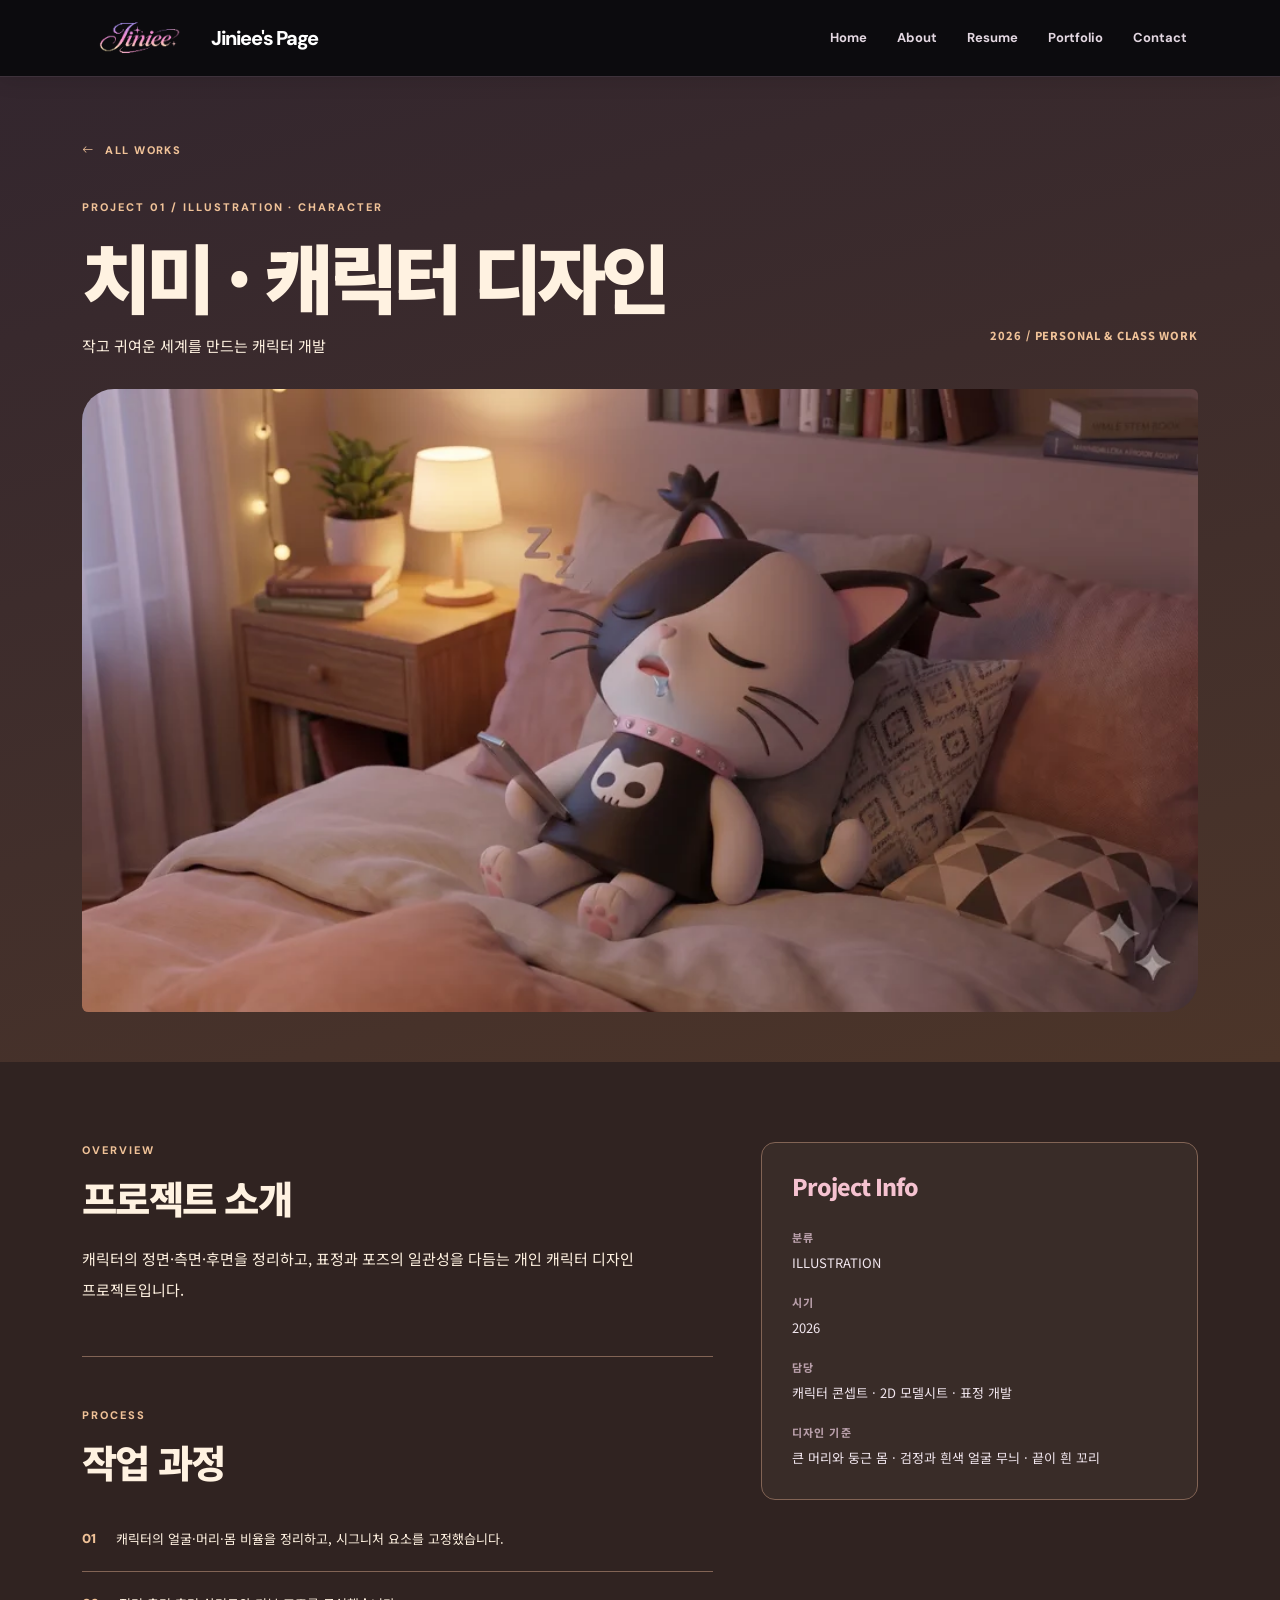
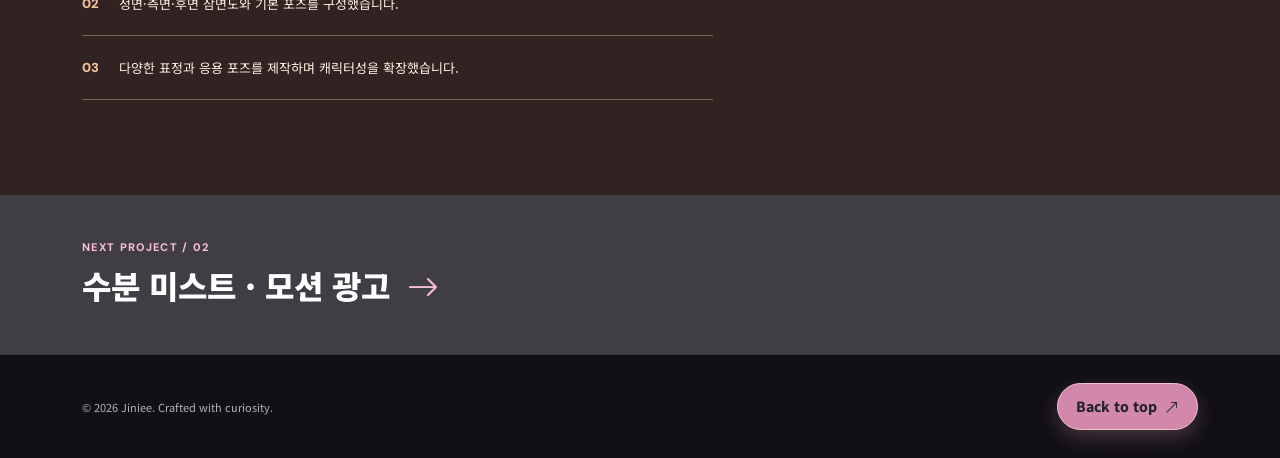
==== commit 6db63cfa: "Give each project its own visual style and stack process steps vertically" ====
--- a/portfolio-details-1.html
+++ b/portfolio-details-1.html
@@ -14,8 +14,9 @@
     <link rel="stylesheet" href="assets/vendor/bootstrap/css/bootstrap.min.css">
     <link rel="stylesheet" href="assets/vendor/bootstrap-icons/bootstrap-icons.css">
     <link rel="stylesheet" href="assets/css/main.css">
+    <link rel="stylesheet" href="assets/css/project-themes.css">
   </head>
-  <body class="detail-page">
+  <body class="detail-page theme-character">
     <header class="site-header sticky-top" id="header">
       <nav class="navbar navbar-expand-lg navbar-dark" aria-label="메인 메뉴">
         <div class="container-xl">
@@ -58,18 +59,7 @@
             </div>
             <span class="detail-year">2026 / PERSONAL & CLASS WORK</span>
           </div>
-          <div class="detail-art">
-            <div class="project-art art-chimi" aria-hidden="true">
-              <span class="art-orbit art-orbit-one"></span>
-              <span class="art-orbit art-orbit-two"></span>
-              <div class="art-content">
-                <span class="art-kicker">JINIEE / CREATIVE PROJECT</span>
-                <strong>CHIMI</strong>
-                <span class="art-caption">ILLUSTRATION <i class="bi bi-arrow-up-right"></i></span>
-              </div>
-              <span class="art-index">01 / 07</span>
-            </div>
-          </div>
+          <figure class="character-scene"><img src="assets/img/case-study/chimi.webp" alt="침대에 기대 잠든 치미와 침대 옆의 작은 조명" fetchpriority="high"></figure>
         </div>
       </section>
       <section class="detail-main">
@@ -107,16 +97,11 @@
                   <dd>2026</dd>
                   <dt>담당</dt>
                   <dd>캐릭터 콘셉트 · 2D 모델시트 · 표정 개발</dd>
-                  <dt>작업 도구</dt>
-                  <dd>Illustrator · 캐릭터 모델시트</dd>
+                  <dt>디자인 기준</dt>
+                  <dd>큰 머리와 둥근 몸 · 검정과 흰색 얼굴 무늬 · 끝이 흰 꼬리</dd>
                 </dl>
               </aside>
             </div>
-          </div>
-          <div class="detail-assets">
-            <p class="eyebrow">CHARACTER VISUAL</p>
-            <h2>치미의 일상 장면</h2>
-            <img class="img-fluid w-100 rounded" src="assets/img/case-study/chimi.webp" alt="분홍 목걸이를 한 치미가 침대에 기대어 잠든 장면" loading="lazy">
           </div>
         </div>
       </section>
--- a/assets/css/project-themes.css
+++ b/assets/css/project-themes.css
@@ -0,0 +1,139 @@
+/* Each process step occupies one row in the document's own scroll flow. */
+.detail-decisions {
+  display: block;
+  max-width: 56rem;
+}
+.detail-decisions > div {
+  padding-block: clamp(1.2rem, 3vw, 2rem);
+  border-top: 1px solid var(--rule);
+}
+.detail-decisions p { max-width: 64ch; margin: 0; line-height: 1.85; }
+.detail-decisions h3 { font-size: clamp(1.15rem, 2vw, 1.5rem); }
+.mist-case .case-steps { grid-template-columns: minmax(0, 1fr); gap: 2rem; }
+.case-steps figure {
+  display: grid;
+  grid-template-columns: minmax(0, .9fr) minmax(0, 1fr);
+  align-items: center;
+  gap: clamp(1rem, 4vw, 3rem);
+  padding-top: 1.5rem;
+  border-top: 1px solid #a6c5c9;
+}
+.case-steps figcaption { max-width: 48ch; line-height: 1.8; }
+.case-steps strong { font-size: 1.3rem; }
+
+/* Project palettes are confined to the content between the shared navigation bars. */
+.theme-character { --paper: #302321; --ink: #fff2e1; --accent: #f0c298; --rule: #826455; }
+.theme-coffee { --paper: #f3eee5; --ink: #312b27; --accent: #8d362f; --rule: #c6b6a8; }
+.theme-pixel { --paper: #29171d; --ink: #fff0d4; --accent: #f5cb8c; --rule: #a98261; }
+.theme-rock { --paper: #f6e9f0; --ink: #231c26; --accent: #8d235b; --rule: #bc97ad; }
+.theme-web { --paper: #242328; --ink: #f8f0f6; --accent: #ffc4df; --rule: #695565; }
+.theme-studio { --paper: #1c1630; --ink: #faf6ff; --accent: #d0b3ff; --rule: #76608d; }
+.theme-felt { --paper: #fbf6ee; --ink: #40352f; --accent: #81564c; --rule: #d7c5b9; }
+
+.detail-page:not(.theme-mist) main { background: var(--paper); color: var(--ink); }
+.detail-intro { background: var(--paper); }
+.detail-intro :is(.back-link, .eyebrow, .detail-year),
+.detail-main :is(.eyebrow, .detail-facts dt, .detail-decisions h3, .process-list li > span) { color: var(--accent); }
+.detail-main :is(h2, .detail-body-text, .process-list p), .detail-intro .detail-subtitle { color: var(--ink); }
+.detail-work + .detail-work, .process-list li { border-color: var(--rule); }
+.detail-rule { background: var(--rule); }
+.detail-intro h1, .detail-work h2, .detail-decisions h3 { word-break: keep-all; overflow-wrap: anywhere; }
+.detail-intro .detail-title-wrap { min-width: 0; }
+.detail-page .asset-dialog { color: #fff; }
+.theme-rock .chimi-gallery-picker select { color: #fff; }
+
+/* A still from Chimi's bedroom sets the warm light for the character study. */
+.theme-character .detail-intro { background: linear-gradient(165deg, #33262e, #4c3529); }
+.character-scene { overflow: hidden; margin: 0; border-radius: 2rem .4rem; }
+.character-scene img { display: block; width: 100%; height: auto; }
+.theme-character .detail-aside { background: #392c28; border-color: var(--rule); }
+
+/* Coffee uses the horizontal composition of the office film. */
+.theme-coffee .detail-intro { border-bottom: 4px solid #993d38; }
+.theme-coffee .detail-banner { border-radius: 0; max-height: 36rem; aspect-ratio: 2.1; }
+.theme-coffee #process h3 { border-left: 4px solid #ac4038; padding-left: .8rem; }
+.theme-coffee #film video { border-radius: 0; }
+
+/* The original wallpaper and double frame come from the card-news artwork. */
+.theme-pixel .detail-intro {
+  background: linear-gradient(90deg, #28121afc, #28121acf), url('../img/case-study/card-news/background.webp') center / cover;
+}
+.theme-pixel .detail-banner, .theme-pixel .card-gallery a {
+  border: 4px double #dfc092;
+  border-radius: 0;
+}
+.theme-pixel #process .detail-decisions > div {
+  background: #3d2029;
+  border: 4px double var(--rule);
+  margin-block: 1rem;
+  padding: clamp(1rem, 3vw, 2rem);
+}
+.theme-pixel #process h3 { font-family: ui-monospace, monospace; }
+
+/* The product's torn-paper titles, pink type and checks carry into the case study. */
+.theme-rock .chimi-intro {
+  background-color: #f3e5ef;
+  background-image: repeating-conic-gradient(#dfc5da55 0 25%, transparent 0 50%);
+  background-size: 32px 32px;
+  border-bottom: 5px solid #241c27;
+}
+.theme-rock .chimi-intro .container-xl { grid-template-columns: minmax(0, 1fr) minmax(6rem, 22%); }
+.theme-rock .chimi-intro-image { max-height: 33rem; width: auto; max-width: 100%; justify-self: center; }
+.theme-rock h1 { color: #231c26; }
+.theme-rock #process h3 {
+  display: inline-block;
+  color: #ffd1e6;
+  background: #2b202c;
+  padding: .55rem 1rem .6rem;
+  clip-path: polygon(0 4%, 99% 0, 100% 92%, 1% 100%);
+}
+.theme-rock #final .asset-gallery figure { background: #fffafc; padding: .45rem; box-shadow: 2px 3px 0 #d6b4ca; }
+.theme-rock .chimi-gallery a { border-radius: 0; }
+
+/* The home page's headline and photograph link back to the responsive site. */
+.theme-web .detail-intro { border-block-end: 1px solid var(--rule); }
+.web-preview {
+  display: grid;
+  grid-template-columns: minmax(0, 1fr) 35%;
+  align-items: center;
+  gap: 1rem;
+  padding: clamp(1rem, 4vw, 3.5rem);
+  border: 1px solid var(--rule);
+  border-top: .65rem solid #574450;
+  border-radius: .7rem;
+  background: #18161d;
+}
+.web-preview-copy strong { display: block; margin-bottom: 1rem; font-size: clamp(1.15rem, 4vw, 3rem); }
+.web-preview-copy span { color: var(--accent); }
+.web-preview img { width: 100%; border-radius: 1rem; }
+
+/* The visual studies index follows the violet artwork on its Selected Works card. */
+.theme-studio .detail-intro { background: radial-gradient(ellipse at 80% 50%, #392850, #1c1630 65%); }
+.theme-studio .detail-art .project-art { border-radius: 50% 0 0 0; height: clamp(16rem, 30vw, 26rem); }
+.theme-studio .detail-aside { background: #282139; border-color: var(--rule); }
+.related-cases { list-style: none; padding: 0; }
+.related-cases a { display: block; color: var(--ink); padding: 1rem 0; border-top: 1px solid var(--rule); }
+
+/* A pale ground and rounded mounts echo the felt character reference sheets. */
+.theme-felt .detail-intro { background: #f4e9df; }
+.theme-felt .detail-title-wrap h1 { font-family: Georgia, 'Nanum Myeongjo', serif; font-weight: 650; }
+.theme-felt .detail-banner { background: #fcfafb; border-radius: 45% 45% 1rem 1rem; }
+.theme-felt .felt-gallery figure { background: #fff; padding: .8rem; border-radius: 1.4rem; border: 1px solid var(--rule); }
+.theme-felt #process .detail-decisions { border-left: 2px dashed var(--rule); padding-left: 1.6rem; }
+
+@media (min-width: 768px) {
+  :is(.theme-felt, .theme-pixel) .detail-intro .container-xl {
+    display: grid;
+    grid-template-columns: minmax(0, 1fr) minmax(0, .85fr);
+    gap: 1.5rem 4rem;
+    align-items: center;
+  }
+  :is(.theme-felt, .theme-pixel) .back-link { grid-column: 1 / -1; justify-self: start; }
+  .theme-pixel .detail-banner { aspect-ratio: 1; width: min(100%, 26rem); justify-self: end; }
+  .theme-felt .detail-banner { aspect-ratio: 4 / 3; }
+}
+@media (max-width: 575px) {
+  .case-steps figure { grid-template-columns: minmax(0, 1fr); }
+  .theme-pixel .detail-banner { aspect-ratio: 1; }
+  .theme-rock .chimi-intro .container-xl { grid-template-columns: minmax(0, 1fr) 24%; }
+}
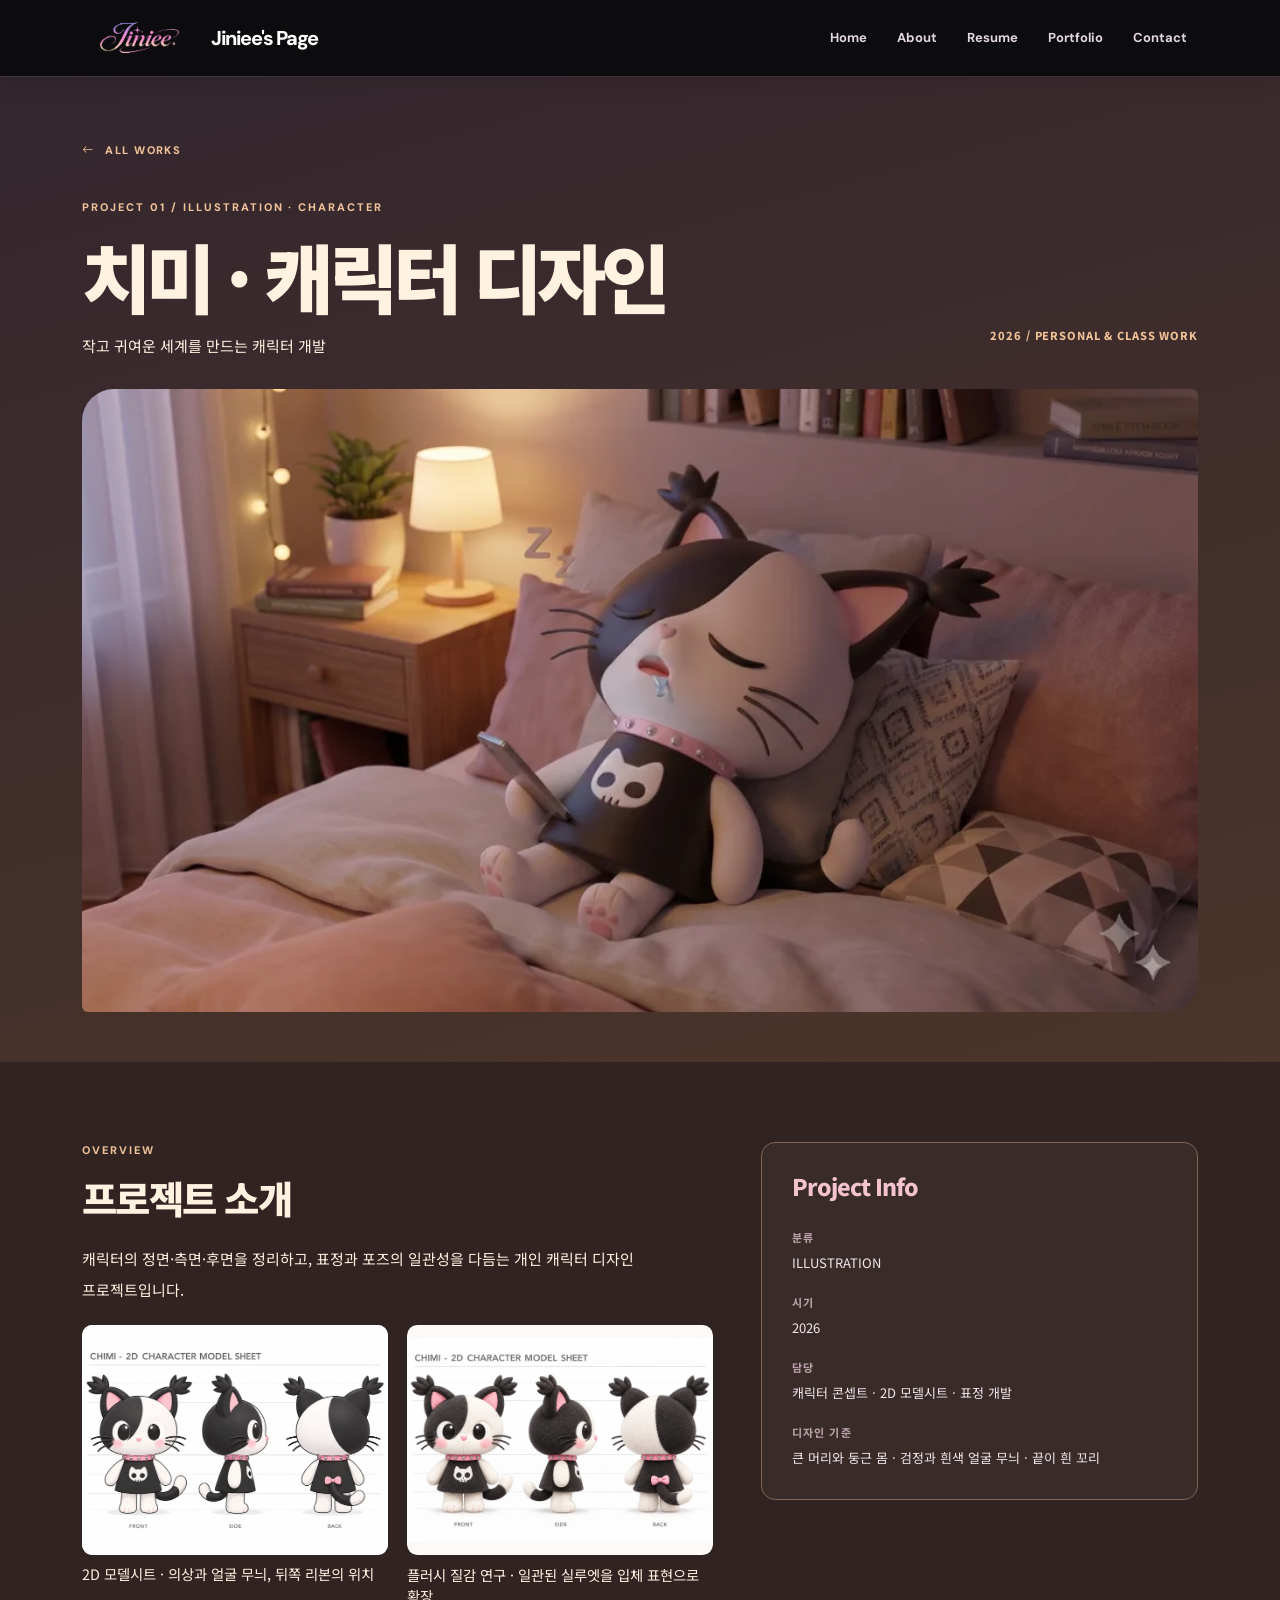
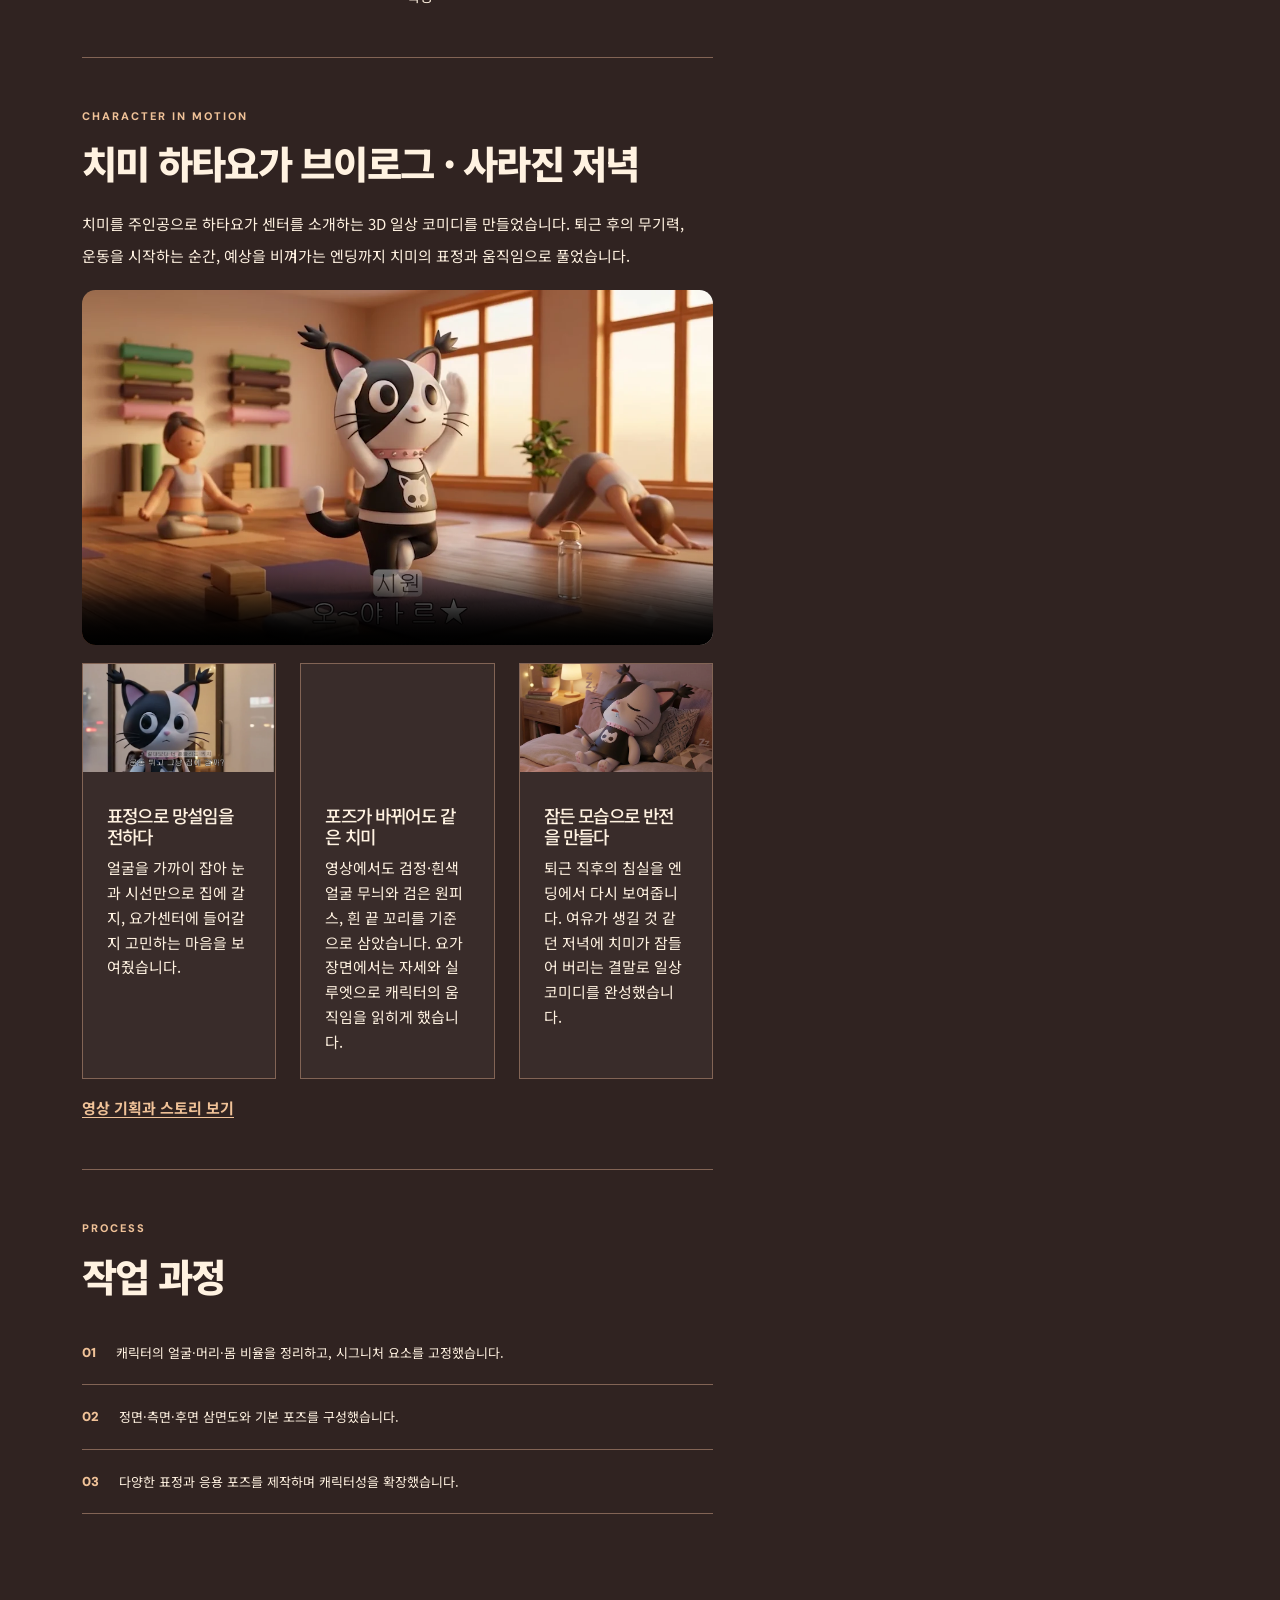
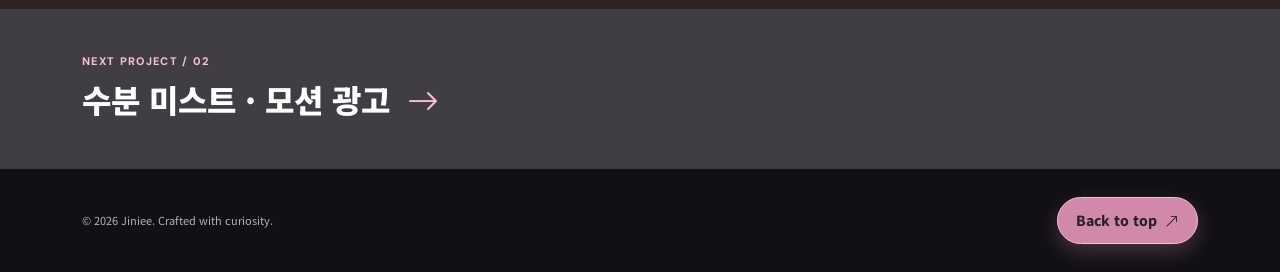
==== commit c6662f67: "Expand portfolio case studies and add two video projects" ====
--- a/portfolio-details-1.html
+++ b/portfolio-details-1.html
@@ -7,7 +7,8 @@
     <meta name="description" content="캐릭터의 정면·측면·후면을 정리하고, 표정과 포즈의 일관성을 다듬는 개인 캐릭터 디자인 프로젝트입니다.">
     <meta name="theme-color" content="#242328">
     <title>치미 · 캐릭터 디자인 | Jiniee's Page</title>
-    <link rel="icon" href="assets/img/favicon_usagi.gif">
+    <link rel="icon" type="image/png" href="assets/img/jiniee-icon.png">
+    <link rel="apple-touch-icon" href="assets/img/jiniee-touch-icon.png">
     <link rel="preconnect" href="https://fonts.googleapis.com">
     <link rel="preconnect" href="https://fonts.gstatic.com" crossorigin>
     <link href="https://fonts.googleapis.com/css2?family=DM+Sans:wght@400;500;600;700;800&family=Noto+Sans+KR:wght@400;500;600;700;800;900&display=swap" rel="stylesheet">
@@ -15,6 +16,7 @@
     <link rel="stylesheet" href="assets/vendor/bootstrap-icons/bootstrap-icons.css">
     <link rel="stylesheet" href="assets/css/main.css">
     <link rel="stylesheet" href="assets/css/project-themes.css">
+    <link rel="stylesheet" href="assets/css/portfolio-stories.css">
   </head>
   <body class="detail-page theme-character">
     <header class="site-header sticky-top" id="header">
@@ -59,7 +61,7 @@
             </div>
             <span class="detail-year">2026 / PERSONAL & CLASS WORK</span>
           </div>
-          <figure class="character-scene"><img src="assets/img/case-study/chimi.webp" alt="침대에 기대 잠든 치미와 침대 옆의 작은 조명" fetchpriority="high"></figure>
+          <figure class="character-scene"><img src="assets/img/case-study/chimi.webp" width="960" height="536" alt="침대에 기대 잠든 치미와 침대 옆의 작은 조명" fetchpriority="high"></figure>
         </div>
       </section>
       <section class="detail-main">
@@ -69,6 +71,45 @@
               <p class="eyebrow">OVERVIEW</p>
               <h2>프로젝트 소개</h2>
               <p class="detail-body-text">캐릭터의 정면·측면·후면을 정리하고, 표정과 포즈의 일관성을 다듬는 개인 캐릭터 디자인 프로젝트입니다.</p>
+              <div class="asset-gallery character-sheets">
+                <figure>
+                  <a href="assets/img/case-study/chimi-character/turnaround.webp" data-enlarge="치미 2D 모델시트">
+                    <img src="assets/img/case-study/chimi-character/turnaround.webp" width="1400" height="1050" alt="치미의 2D 정면, 측면과 뒷모습을 한 줄로 맞춘 모델시트" loading="lazy" decoding="async">
+                  </a>
+                  <figcaption>2D 모델시트 · 의상과 얼굴 무늬, 뒤쪽 리본의 위치</figcaption>
+                </figure>
+                <figure>
+                  <a href="assets/img/case-study/chimi-character/plush-study.webp" data-enlarge="치미 플러시 질감 연구">
+                    <img src="assets/img/case-study/chimi-character/plush-study.webp" width="1400" height="933" alt="같은 실루엣과 의상을 입체 질감으로 표현한 치미 디자인 연구" loading="lazy" decoding="async">
+                  </a>
+                  <figcaption>플러시 질감 연구 · 일관된 실루엣을 입체 표현으로 확장</figcaption>
+                </figure>
+              </div>
+              <div class="detail-rule"></div>
+              <section class="character-film" aria-labelledby="character-film-title">
+                <p class="eyebrow">CHARACTER IN MOTION</p>
+                <h2 id="character-film-title">치미 하타요가 브이로그 · 사라진 저녁</h2>
+                <p class="detail-body-text">치미를 주인공으로 하타요가 센터를 소개하는 3D 일상 코미디를 만들었습니다. 퇴근 후의 무기력, 운동을 시작하는 순간, 예상을 비껴가는 엔딩까지 치미의 표정과 움직임으로 풀었습니다.</p>
+          <video class="case-video" controls playsinline preload="none" width="1280" height="720" poster="assets/img/case-study/chimi-yoga/cover.webp" aria-label="3D 치미 캐릭터가 등장하는 하타요가 브이로그">
+            <source src="assets/img/case-study/chimi-yoga/film.mp4" type="video/mp4">
+            <a href="assets/img/case-study/chimi-yoga/film.mp4">영상 파일 열기</a>
+          </video>
+                <div class="character-choices">
+                  <article class="story-frame">
+                    <img src="assets/img/case-study/chimi-yoga/hesitation.webp" alt="문 앞에서 망설이는 치미의 큰 눈과 얼굴 무늬" width="1100" height="618" loading="lazy" decoding="async">
+                    <div class="story-note"><h3>표정으로 망설임을 전하다</h3><p>얼굴을 가까이 잡아 눈과 시선만으로 집에 갈지, 요가센터에 들어갈지 고민하는 마음을 보여줬습니다.</p></div>
+                  </article>
+                  <article class="story-frame">
+                    <img src="assets/img/case-study/chimi-yoga/move.webp" alt="검은 원피스와 흰 끝 꼬리를 유지하며 요가하는 치미" width="1100" height="618" loading="lazy" decoding="async">
+                    <div class="story-note"><h3>포즈가 바뀌어도 같은 치미</h3><p>영상에서도 검정·흰색 얼굴 무늬와 검은 원피스, 흰 끝 꼬리를 기준으로 삼았습니다. 요가 장면에서는 자세와 실루엣으로 캐릭터의 움직임을 읽히게 했습니다.</p></div>
+                  </article>
+                  <article class="story-frame">
+                    <img src="assets/img/case-study/chimi-yoga/sleep.webp" alt="침실에서 잠든 치미" width="1100" height="618" loading="lazy" decoding="async">
+                    <div class="story-note"><h3>잠든 모습으로 반전을 만들다</h3><p>퇴근 직후의 침실을 엔딩에서 다시 보여줍니다. 여유가 생길 것 같던 저녁에 치미가 잠들어 버리는 결말로 일상 코미디를 완성했습니다.</p></div>
+                  </article>
+                </div>
+                <a class="story-link" href="portfolio-details-10.html">영상 기획과 스토리 보기</a>
+              </section>
               <div class="detail-rule"></div>
               <p class="eyebrow">PROCESS</p>
               <h2>작업 과정</h2>
@@ -122,5 +163,6 @@
     </footer>
     <script src="assets/vendor/bootstrap/js/bootstrap.bundle.min.js"></script>
     <script src="assets/js/main.js"></script>
+    <script src="assets/js/asset-gallery.js"></script>
   </body>
 </html>
--- a/assets/css/project-themes.css
+++ b/assets/css/project-themes.css
@@ -51,6 +51,7 @@
 /* Coffee uses the horizontal composition of the office film. */
 .theme-coffee .detail-intro { border-bottom: 4px solid #993d38; }
 .theme-coffee .detail-banner { border-radius: 0; max-height: 36rem; aspect-ratio: 2.1; }
+.theme-coffee .coffee-ending { height: auto; max-height: none; aspect-ratio: 16 / 9; object-fit: contain; }
 .theme-coffee #process h3 { border-left: 4px solid #ac4038; padding-left: .8rem; }
 .theme-coffee #film video { border-radius: 0; }
 
--- a/assets/css/portfolio-stories.css
+++ b/assets/css/portfolio-stories.css
@@ -0,0 +1,266 @@
+/* Shared case-study media and annotations */
+.story-grid, .mist-model-grid, .felt-channel, .character-choices {
+  display: grid;
+  grid-template-columns: repeat(3, minmax(0, 1fr));
+  gap: clamp(.85rem, 2vw, 1.5rem);
+}
+.story-frame {
+  min-width: 0;
+  margin: 0;
+  background: var(--story-surface, var(--paper));
+  border: 1px solid var(--rule);
+  overflow: hidden;
+}
+.story-frame > img { display: block; width: 100%; height: auto; }
+.story-frame :is(figcaption, .story-note) { padding: clamp(.9rem, 2.2vw, 1.5rem); }
+.story-frame :is(p, h3) { margin: .55rem 0 0; }
+.story-frame p { line-height: 1.65; }
+.story-frame h3, .story-frame strong { font-size: 1.12rem; }
+.story-time {
+  display: inline-block;
+  margin: 0 .65rem .2rem 0;
+  color: var(--accent);
+  font: .88rem ui-monospace, monospace;
+}
+a.story-time { padding: .16rem .35rem; border: 1px solid currentColor; border-radius: .18rem; text-decoration: underline; }
+a.story-time:is(:hover, :focus-visible) { color: inherit; }
+.story-message {
+  padding: clamp(1.1rem, 4vw, 2.6rem);
+  background: var(--story-surface, var(--paper));
+  border-left: .28rem solid var(--accent);
+}
+.story-message p { margin: 0; max-width: 60ch; font-size: clamp(1.05rem, 2vw, 1.4rem); }
+.story-caption { margin-block: .85rem 0; font-size: .9rem; }
+.story-link {
+  display: inline-block;
+  margin-top: 1.1rem;
+  color: var(--accent);
+  font-weight: 700;
+  text-decoration: underline;
+  text-underline-offset: .22em;
+}
+.character-film .case-video { margin-top: 1.2rem; }
+.character-choices { margin-top: 1.1rem; }
+.character-sheets {
+  grid-template-columns: repeat(2, minmax(0, 1fr));
+  margin-top: 1.2rem;
+}
+.character-sheets img {
+  aspect-ratio: 4 / 3;
+  object-fit: contain;
+  background: #fbfaf8;
+}
+.theme-character { --story-surface: #392c2a; }
+.theme-character .story-frame img { aspect-ratio: 16 / 9; }
+
+/* The school film switches from the institution's daylight to the student's account. */
+.theme-centum { --paper: #f4f7f9; --ink: #172a3c; --accent: #1b5871; --rule: #a9becb; --story-surface: #fff; }
+.theme-centum .detail-intro { background: linear-gradient(155deg, #f6fbfd, #d5e8f0); border-bottom: 1px solid var(--rule); }
+.theme-centum .detail-banner { border-radius: .15rem; aspect-ratio: 16 / 9; }
+.theme-centum .story-grid .story-frame:nth-child(n+4) {
+  --accent: #c4e5f6;
+  --rule: #3b5265;
+  color: #f4f8fb;
+  background: #192735;
+}
+.theme-centum .story-message { background: #e6f0f5; }
+
+/* The warm bedroom and yoga studio share the same soft, low-light palette. */
+.theme-yoga { --paper: #2d2524; --ink: #fff1dd; --accent: #ffcc9a; --rule: #805f56; --story-surface: #3a2e2b; }
+.theme-yoga .detail-intro { background: radial-gradient(ellipse at 80% 0, #5a3f2c, #2d2524 70%); }
+.theme-yoga .detail-banner, .theme-yoga .story-frame { border-radius: 1.15rem .15rem; }
+.theme-yoga .detail-banner { aspect-ratio: 16 / 9; object-fit: contain; max-height: 36rem; }
+
+/* Office imagery follows the workday from coffee to the empty desk. */
+.detail-page.theme-coffee main.office-case {
+  position: relative;
+  isolation: isolate;
+  background: #302825;
+}
+.office-backdrops { position: absolute; inset: 0; z-index: -1; pointer-events: none; }
+.office-backdrop {
+  position: sticky;
+  top: 0;
+  width: 100%;
+  height: 100svh;
+  margin-bottom: -100svh;
+  background: linear-gradient(130deg, #211916dd, #211916a8), var(--scene) center / cover;
+  opacity: 0;
+  transition: opacity .6s ease;
+}
+.office-backdrop[data-office-backdrop="coffee"] { --scene: url('../img/case-study/dongbaek.webp'); opacity: 1; }
+.office-backdrop[data-office-backdrop="meeting"] { --scene: url('../img/case-study/office/meeting.webp'); }
+.office-backdrop[data-office-backdrop="desk"] { --scene: url('../img/case-study/office/desk.webp'); }
+.office-backdrop[data-office-backdrop="exit"] { --scene: url('../img/case-study/office/resignation.webp'); }
+.office-backdrops[data-active] .office-backdrop { opacity: 0; }
+.office-backdrops[data-active="coffee"] [data-office-backdrop="coffee"],
+.office-backdrops[data-active="meeting"] [data-office-backdrop="meeting"],
+.office-backdrops[data-active="desk"] [data-office-backdrop="desk"],
+.office-backdrops[data-active="exit"] [data-office-backdrop="exit"] { opacity: 1; }
+.theme-coffee .office-hero { background: #271e1a44; border-color: #be645a; color: #fff3e4; }
+.theme-coffee .office-hero :is(.back-link, .eyebrow) { color: #ffc1aa; }
+.theme-coffee .office-hero .detail-subtitle { color: #fff0dd; max-width: 37ch; }
+.office-opening, .chimi-making { display: grid; align-items: center; grid-template-columns: minmax(0, 1fr) minmax(0, 1fr); gap: clamp(1.5rem, 4vw, 4.5rem); }
+.office-heading h1 { font-size: clamp(2.75rem, 7vw, 6.5rem); line-height: .99; }
+.office-cup { position: relative; margin: 0; padding: 0 1rem 1.2rem 0; }
+.office-cup-photo { width: 100%; aspect-ratio: 5 / 4; object-fit: cover; border: 1px solid #fed6be6b; }
+.office-flower {
+  position: absolute;
+  width: clamp(10rem, 42%, 19rem);
+  right: 0;
+  bottom: 0;
+  padding: .35rem .65rem;
+  border-radius: .2rem;
+  background: #fff3e6;
+  filter: drop-shadow(0 4px 12px #301d1bad);
+}
+.office-document .office-sheet {
+  margin-block: clamp(1.6rem, 5vw, 4.5rem);
+  padding: clamp(1.1rem, 4vw, 3.4rem);
+  background: #f8f2e8;
+  border: 1px solid #bbaca1;
+  border-top: .32rem solid #85433c;
+}
+.office-document .office-sheet :is(.office-models, .office-boards) { grid-template-columns: repeat(2, minmax(0, 1fr)); }
+.office-style { grid-template-columns: repeat(3, minmax(0, 1fr)); }
+.office-style img {
+  aspect-ratio: 4 / 3;
+  object-fit: contain;
+  background: #e9e0d5;
+}
+.office-subtitle { margin-top: 2rem; font-size: 1.25rem; }
+.office-document .story-grid { --story-surface: #fffaf5; }
+.office-document .story-grid + .asset-gallery { margin-top: 1.5rem; }
+.office-style-study { display: grid; grid-template-columns: minmax(0, 1.5fr) minmax(0, 1fr); gap: 1.4rem; align-items: center; margin-top: 1.5rem; }
+.office-style-study img { display: block; width: 100%; height: auto; }
+.office-decisions { margin: 1.5rem 0 0; }
+.office-decisions > div { display: grid; grid-template-columns: minmax(8rem, 24%) 1fr; gap: .5rem 1.25rem; padding: .9rem 0; border-top: 1px solid var(--rule); }
+.office-decisions dt { color: var(--accent); }
+.office-decisions dd { margin: 0; }
+
+/* Product page frames scroll together inside a keyboard-scrollable viewport. */
+.theme-rock .chimi-intro .container-xl { grid-template-columns: minmax(0, 1fr) minmax(0, .74fr); gap: 1.2rem clamp(1.4rem, 5vw, 4rem); }
+.chimi-keyring { margin: 0; justify-self: stretch; }
+.chimi-keyring img { display: block; width: 100%; height: auto; max-height: 34rem; aspect-ratio: 4 / 5; object-fit: cover; object-position: center 55%; border: 1px solid #2b202c; border-radius: .4rem; }
+.chimi-keyring figcaption { margin-top: .55rem; font-size: .88rem; }
+.phone-stage {
+  display: grid;
+  grid-template-columns: minmax(0, 1fr) minmax(0, .88fr);
+  gap: clamp(1.4rem, 5vw, 5rem);
+  align-items: center;
+  padding: clamp(1rem, 5vw, 3.6rem);
+  background: radial-gradient(ellipse at 80% 25%, #643854, #261f2a 74%);
+  color: #fff4f9;
+  border-radius: .8rem;
+}
+.phone-stage .eyebrow { color: #ffbadc; }
+.phone-stage h3 { font-size: clamp(1.4rem, 3vw, 2.3rem); }
+.phone-chapters { display: none; gap: .45rem; flex-wrap: wrap; margin-top: 1rem; }
+.phone-stage[data-ready] .phone-chapters { display: flex; }
+.phone-chapters button {
+  border: 1px solid #c18aa5;
+  background: transparent;
+  color: #fff4f9;
+  padding: .45rem .68rem;
+  border-radius: .25rem;
+  min-height: 2.5rem;
+}
+.phone-chapters button[aria-current="true"] { background: #ffbfdd; color: #2d1b2b; border-color: #ffbfdd; }
+.phone-device {
+  display: grid;
+  grid-template-rows: auto minmax(0, 1fr) auto;
+  justify-self: center;
+  width: min(100%, 22rem);
+  height: clamp(26rem, 78svh, 40rem);
+  padding: .55rem;
+  border: 2px solid #79606f;
+  border-radius: 2rem;
+  background: #1a161b;
+  box-shadow: 0 1.5rem 3rem #170f194d;
+  overflow: hidden;
+}
+.phone-status, .phone-home {
+  display: flex;
+  justify-content: space-between;
+  align-items: center;
+  padding: .3rem .75rem;
+  font-size: .8rem;
+}
+.phone-camera { width: 3.2rem; height: .6rem; background: #382c36; border-radius: 2rem; }
+.phone-home { justify-content: center; padding-block: .45rem .18rem; }
+.phone-home::after { content: ""; width: 4rem; height: .2rem; background: #816a79; border-radius: 1rem; }
+.phone-scroll { overflow-y: auto; overscroll-behavior-y: contain; background: #eed7e5; scrollbar-color: #9e5e84 #271d28; }
+.phone-scroll:focus-visible, .phone-chapters button:focus-visible { outline: 2px solid #fff; outline-offset: -2px; }
+.phone-scroll img { width: 100%; height: auto; display: block; }
+.chimi-frame-title { margin-top: clamp(1.5rem, 4vw, 3rem); }
+.chimi-making { align-items: start; }
+.chimi-making-frames { grid-template-columns: repeat(2, minmax(0, 1fr)); }
+.chimi-materials > p { max-width: 52ch; }
+.chimi-paper { display: block; width: 100%; height: auto; margin: 0 0 1rem; }
+.chimi-stickers { display: grid; grid-template-columns: repeat(4, minmax(0, 1fr)); list-style: none; margin: 1.2rem 0; padding: 0; gap: .45rem; }
+.chimi-stickers li { display: grid; background: #fff9fc; text-align: center; padding: .45rem .25rem; font-size: .82rem; border: 1px solid #e0bfd2; }
+.chimi-stickers img { margin: auto; width: 100%; height: 3.2rem; object-fit: contain; }
+.card-layers { grid-template-columns: repeat(3, minmax(0, 1fr)); margin-bottom: 1.5rem; }
+.card-layers img { background: #3c242e; }
+.card-layers figure:last-child img { background: #d8bcb1; }
+
+/* The felt reference views share a common ground, without cropping the ears or tail. */
+.felt-turnaround { grid-template-columns: repeat(3, minmax(0, 1fr)); }
+.felt-turnaround img { aspect-ratio: 4 / 3; object-fit: contain; }
+.felt-turnaround figcaption { text-align: center; }
+.felt-channel { grid-template-columns: repeat(2, minmax(0, 1fr)); }
+.felt-channel article { padding: clamp(1rem, 3vw, 2rem); border: 1px dashed var(--rule); border-radius: 1.3rem; background: #f4e8de; }
+.felt-channel h3 { font-size: 1.2rem; }
+.felt-channel p { margin-bottom: 0; }
+.felt-detail-strip { grid-template-columns: repeat(2, minmax(0, 1fr)); max-width: 58rem; }
+.felt-detail-strip img { aspect-ratio: 4 / 3; object-fit: cover; }
+
+/* The original water and spray takes sit between the existing Torriden sections. */
+.mist-motion {
+  position: relative;
+  display: grid;
+  align-items: end;
+  min-height: 19rem;
+  height: clamp(20rem, 57svh, 38rem);
+  overflow: hidden;
+  isolation: isolate;
+  background: #143b48;
+  color: #f2feff;
+}
+.mist-motion video, .mist-motion::after, .mist-blind, .mist-vapor { grid-area: 1 / 1; position: absolute; inset: 0; width: 100%; height: 100%; }
+.mist-motion video { object-fit: cover; }
+.mist-motion::after { content: ""; background: linear-gradient(0deg, #061b2adf, transparent 80%); pointer-events: none; }
+.mist-motion-copy { grid-area: 1 / 1; position: relative; z-index: 2; align-self: end; padding-block-end: clamp(1.2rem, 4vw, 3.5rem); }
+.mist-motion-copy .eyebrow { color: #d2fafa; }
+.mist-motion-copy > p:last-child { font-size: clamp(1.8rem, 5vw, 4rem); line-height: 1.1; margin: 0; font-weight: 700; }
+.mist-blind { background: linear-gradient(177deg, #f1ffff05 30%, #d6faff80 46%, #19677c10 55%, #143e5355); opacity: .24; transform: translateY(var(--waterline, -24%)) scale(1.45); pointer-events: none; }
+.mist-vapor { background: radial-gradient(ellipse at 24% 50%, #d3f9ff6b, transparent 45%); opacity: var(--vapor, .12); pointer-events: none; }
+.mist-model-grid { grid-template-columns: repeat(4, minmax(0, 1fr)); margin: 1.6rem 0; align-items: start; }
+.mist-model-grid figure { margin: 0; }
+.mist-model-grid img { display: block; width: 100%; aspect-ratio: 4 / 3; object-fit: contain; background: #def4f6; border: 1px solid #a6c5c9; }
+.mist-model-grid figcaption { margin-top: .65rem; line-height: 1.55; }
+.mist-model-rules { max-width: 70ch; margin-block: 1.3rem 0; }
+
+@media (max-width: 991px) {
+  .story-grid, .character-choices, .mist-model-grid { grid-template-columns: repeat(2, minmax(0, 1fr)); }
+}
+@media (max-width: 767px) {
+  .office-opening, .chimi-making, .phone-stage, .office-style-study { grid-template-columns: minmax(0, 1fr); }
+  .office-cup-photo { aspect-ratio: 16 / 10; }
+  .phone-scroll { overscroll-behavior-y: auto; }
+}
+@media (max-width: 575px) {
+  .story-grid, .felt-channel, .character-choices, .character-sheets { grid-template-columns: minmax(0, 1fr); }
+  .office-document .office-sheet :is(.office-models, .office-boards), .office-style { grid-template-columns: minmax(0, 1fr); }
+  .office-decisions > div { grid-template-columns: minmax(0, 1fr); }
+  .theme-rock .chimi-intro .container-xl { grid-template-columns: minmax(0, 1fr); }
+  .chimi-keyring img { aspect-ratio: 4 / 3; }
+  .card-layers { grid-template-columns: minmax(0, 1fr); }
+  .felt-turnaround { gap: .35rem; }
+  .theme-felt .felt-turnaround figure { padding: .25rem; border-radius: .5rem; }
+  .felt-turnaround figcaption { font-size: .78rem; }
+}
+@media (prefers-reduced-motion: reduce) {
+  .office-backdrop { transition: none; }
+  .mist-blind, .mist-vapor { display: none; }
+}
